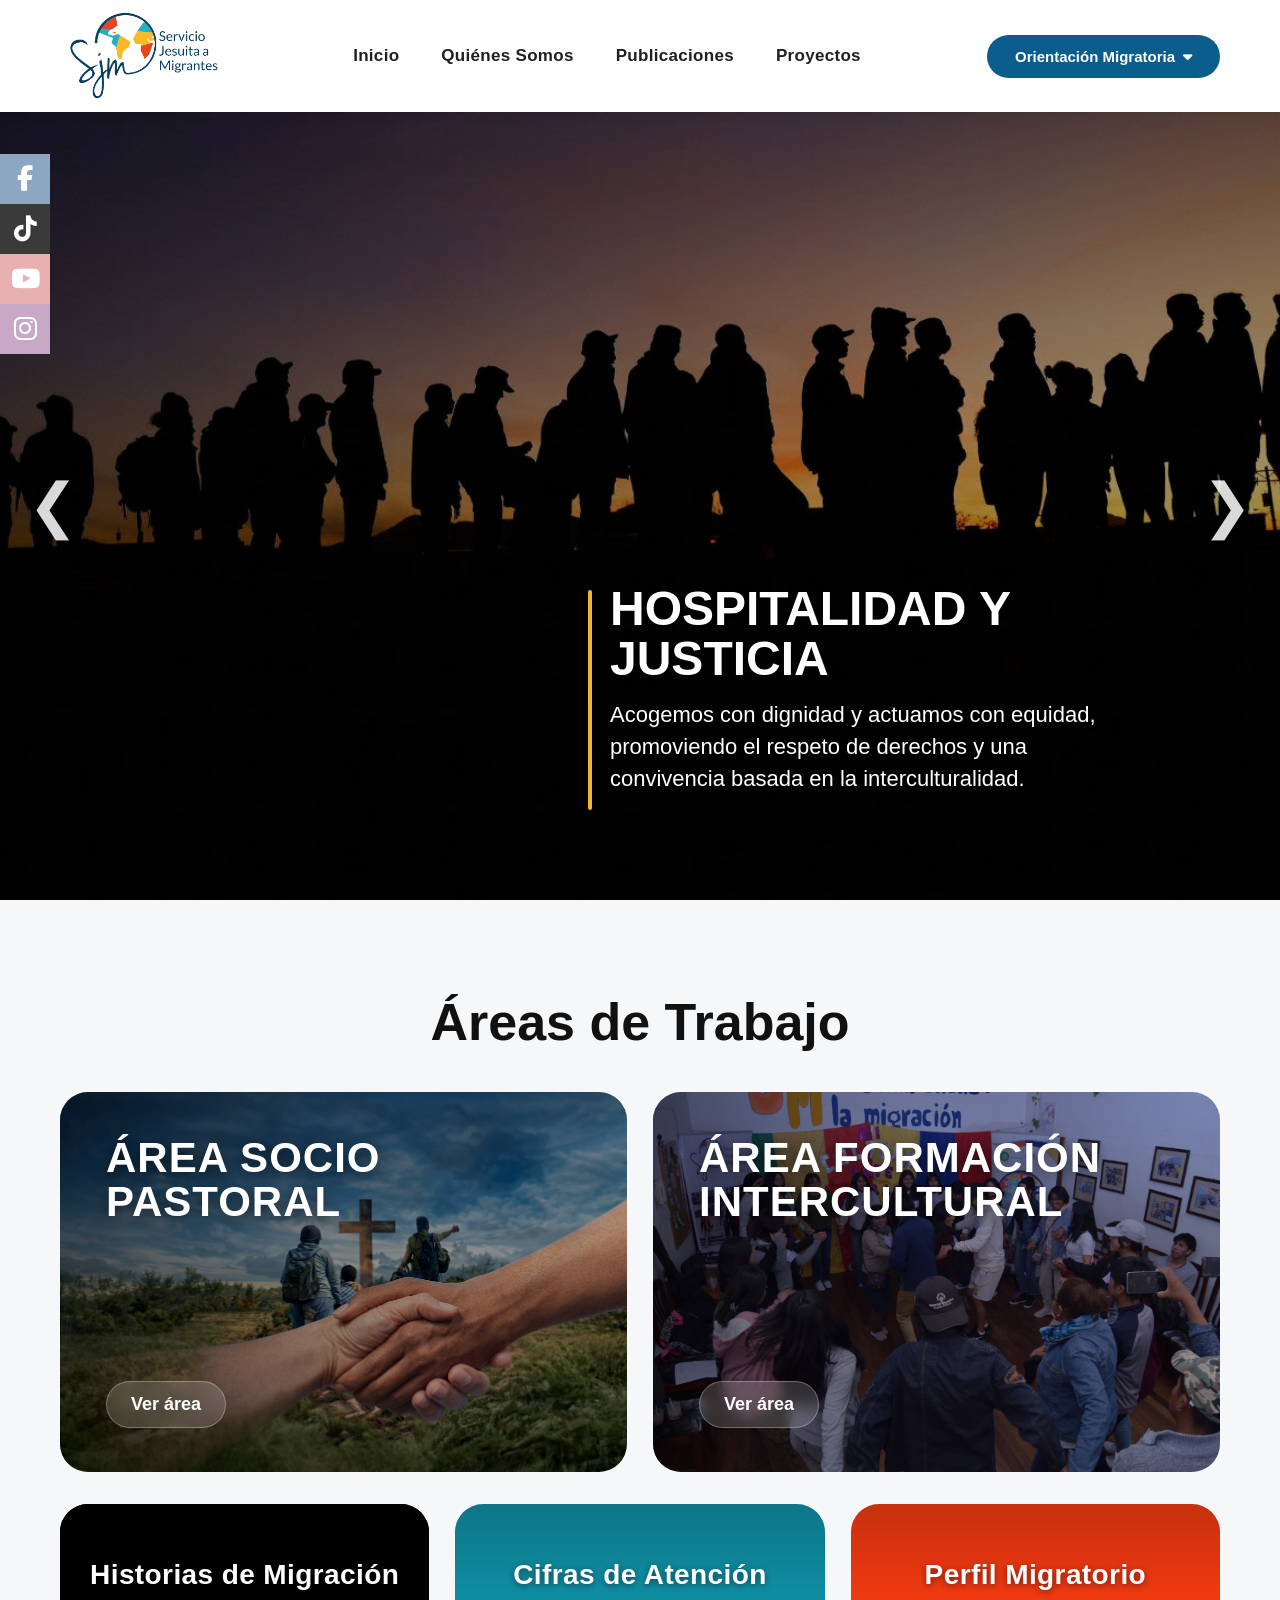
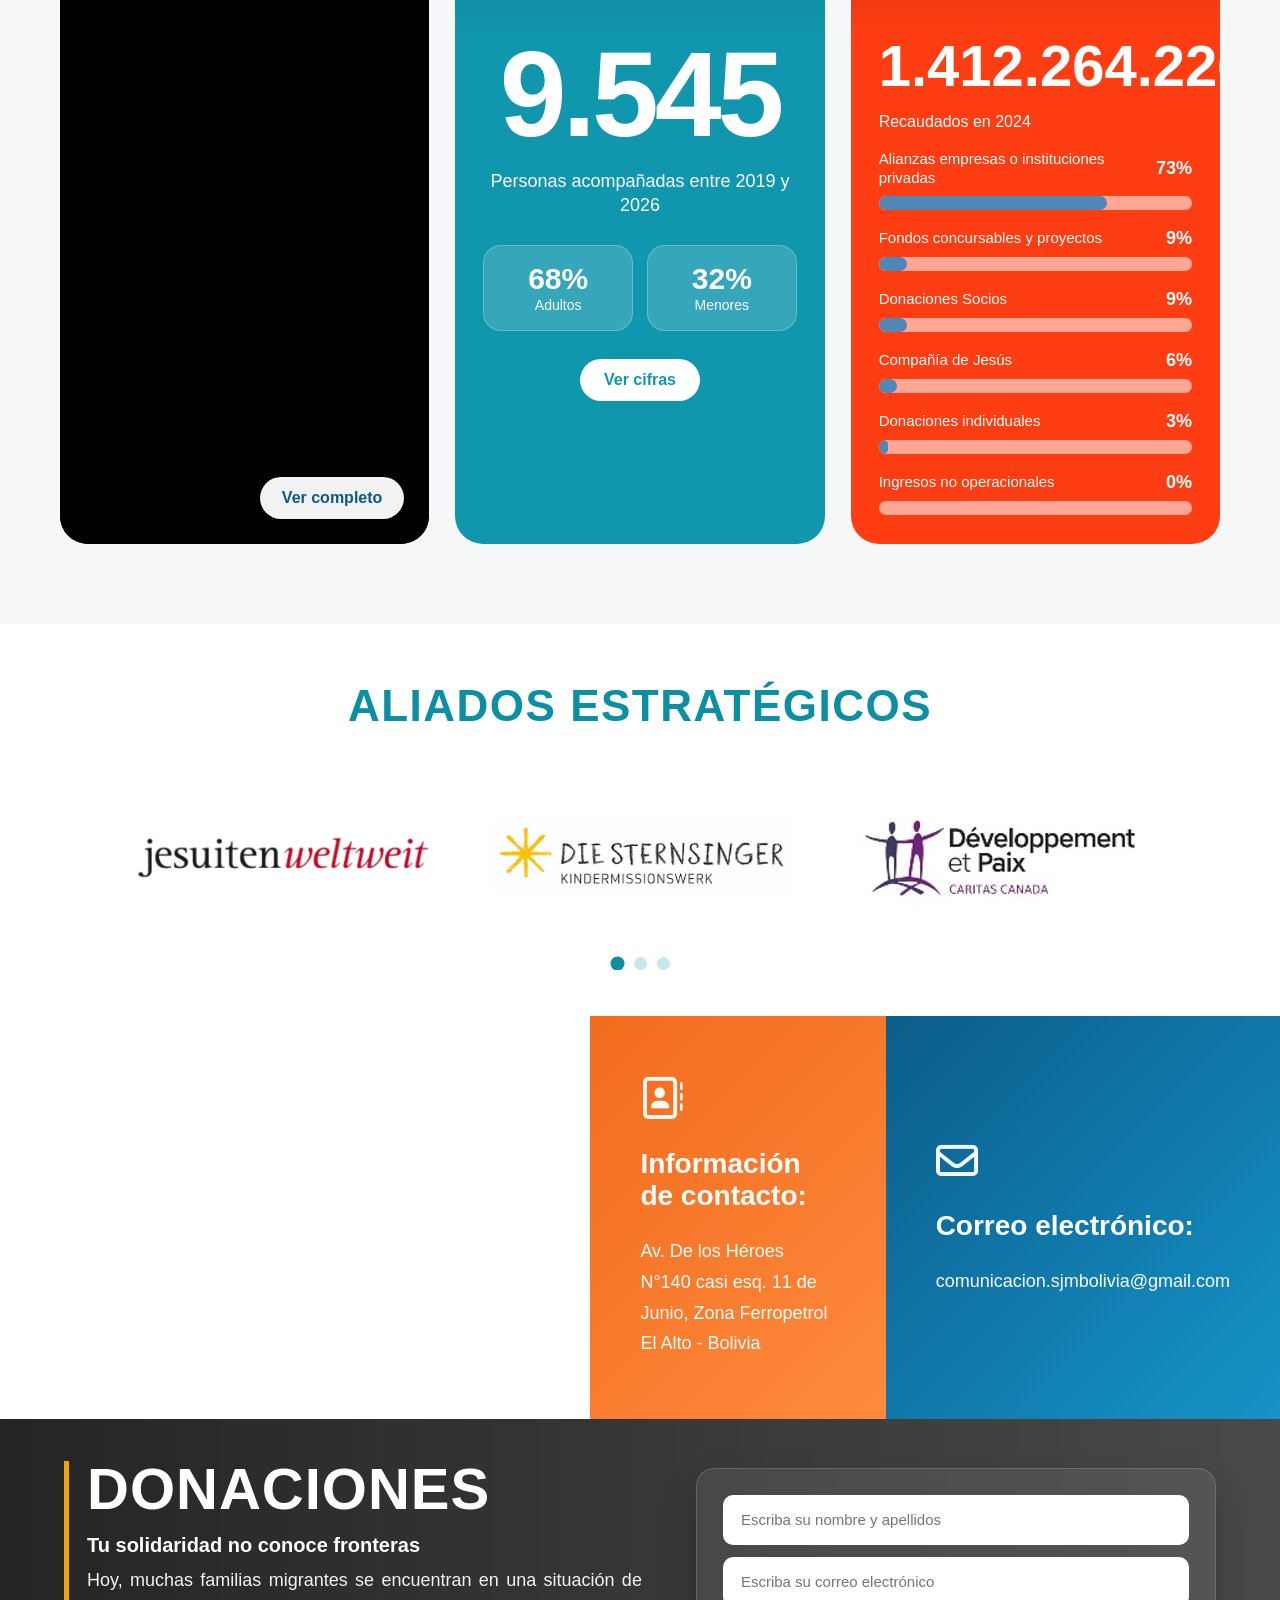
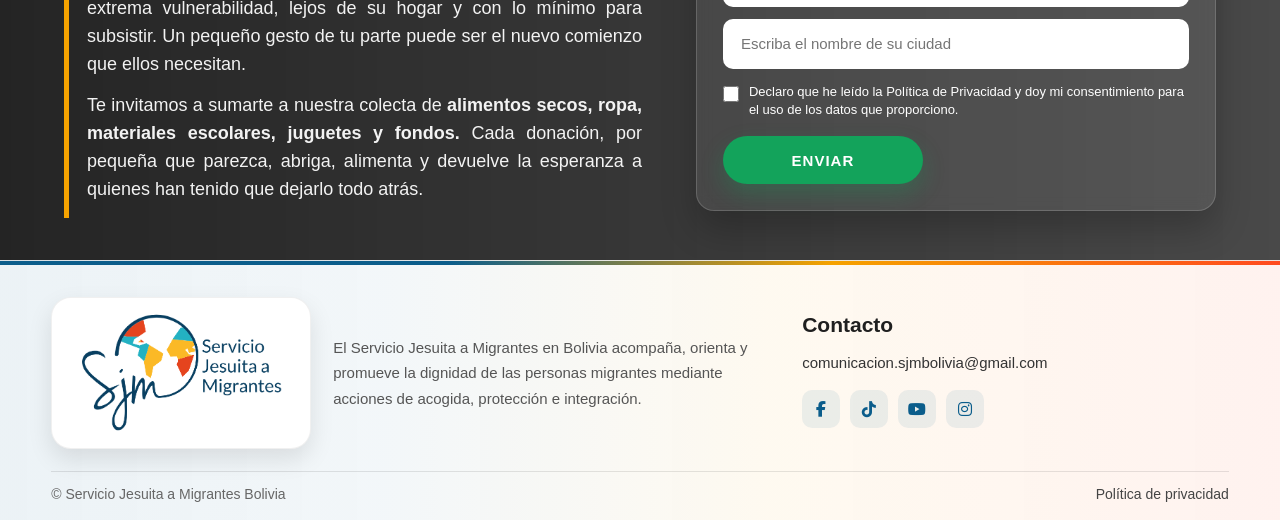
==== index.html @ e7a14dba "Primer commit" ====
<!DOCTYPE html>
<html lang="es">
<head>
    <meta charset="UTF-8">
    <meta name="viewport" content="width=device-width, initial-scale=1.0">
    <title>SJM Bolivia</title>
    <link rel="stylesheet" href="styles.css">
    <link rel="stylesheet" href="https://cdnjs.cloudflare.com/ajax/libs/font-awesome/6.5.2/css/all.min.css">
</head>
<body>

    <!-- NAVBAR -->
    <header class="navbar">
        <div class="logo">
            <a href="index.html">
                <img src="sjm.png" alt="SJM Bolivia">
            </a>
        </div>

        <nav class="nav-menu">
            <a href="index.html" class="nav-main-link">Inicio</a>

            <div class="nav-dropdown has-dropdown">
                <a href="quienes-somos.html" class="nav-main-link">Quiénes Somos</a>
                <div class="nav-dropdown-menu">
                    <a href="quienes-somos.html#donde">Dónde estamos</a>
                    <a href="quienes-somos.html#mision">Misión</a>
                    <a href="quienes-somos.html#vision">Visión</a>
                    <a href="quienes-somos.html#objetivos">Objetivos Estratégicos</a>
                    <a href="quienes-somos.html#valores">Valores</a>
                    <a href="quienes-somos.html#principios">Principios</a>
                </div>
            </div>

            <div class="nav-dropdown has-dropdown">
                <a href="publicaciones.html" class="nav-main-link">Publicaciones</a>
                <div class="nav-dropdown-menu">
                    <a href="publicaciones.html#sin-fronteras">Sin Fronteras</a>
                    <a href="publicaciones.html#el-canto-del-tordo">El Canto del Tordo</a>
                    <a href="publicaciones.html#notas-informativas">Notas informativas</a>
                    <a href="publicaciones.html#encuentros-jrf">Encuentros JRF</a>
                    <a href="publicaciones.html#historias-de-vida">Historias de vida</a>
                    <a href="publicaciones.html#guia">Guía: Construyendo espacios interculturales</a>
                </div>
            </div>

            <div class="nav-dropdown has-dropdown">
                <a href="proyectos.html" class="nav-main-link">Proyectos</a>
                <div class="nav-dropdown-menu">
                    <a href="proyectos.html#proyecto-migrantes">Proyecto Migrantes</a>
                    <a href="proyectos.html#proyecto-emprendimientos">Proyecto Emprendimientos</a>
                    <a href="proyectos.html#proyecto-jovenes">Proyecto Jóvenes e Interculturalidad</a>
                </div>
            </div>
        </nav>

        <div class="nav-pills">
            <div class="pill-dropdown has-dropdown">
                <button class="pill-btn pill-blue dropdown-toggle" type="button">
                    Orientación Migratoria <i class="fa-solid fa-caret-down"></i>
                </button>

                <div class="pill-dropdown-menu">
                    <a href="preguntas-frecuentes.html">Preguntas frecuentes</a>
                    <a href="guias.html">Guías</a>
                </div>
            </div>
        </div>

        <div class="nav-actions">
            <button class="menu-toggle" aria-label="Abrir menú">
                <span></span>
                <span></span>
                <span></span>
            </button>
        </div>
    </header>

    <!-- MENÚ MÓVIL -->
    <div class="mobile-menu-overlay"></div>

    <aside class="mobile-menu">
        <button class="mobile-menu-close" aria-label="Cerrar menú">&times;</button>

        <nav class="mobile-nav-links">
            <a href="index.html">Inicio</a>

            <div class="mobile-nav-group">
                <a href="quienes-somos.html">Quiénes Somos</a>
                <div class="mobile-submenu">
                    <a href="quienes-somos.html#donde">Dónde estamos</a>
                    <a href="quienes-somos.html#mision">Misión</a>
                    <a href="quienes-somos.html#vision">Visión</a>
                    <a href="quienes-somos.html#objetivos">Objetivos Estratégicos</a>
                    <a href="quienes-somos.html#valores">Valores</a>
                    <a href="quienes-somos.html#principios">Principios</a>
                </div>
            </div>

            <div class="mobile-nav-group">
                <a href="publicaciones.html">Publicaciones</a>
                <div class="mobile-submenu">
                    <a href="publicaciones.html#sin-fronteras">Sin Fronteras</a>
                    <a href="publicaciones.html#el-canto-del-tordo">El Canto del Tordo</a>
                    <a href="publicaciones.html#notas-informativas">Notas informativas</a>
                    <a href="publicaciones.html#encuentros-jrf">Encuentros JRF</a>
                    <a href="publicaciones.html#historias-de-vida">Historias de vida</a>
                    <a href="publicaciones.html#guia">Guía: Construyendo espacios interculturales</a>
                </div>
            </div>

            <div class="mobile-nav-group">
                <a href="proyectos.html">Proyectos</a>
                <div class="mobile-submenu">
                    <a href="proyectos.html#proyecto-migrantes">Proyecto Migrantes</a>
                    <a href="proyectos.html#proyecto-emprendimientos">Proyecto Emprendimientos</a>
                    <a href="proyectos.html#proyecto-jovenes">Proyecto Jóvenes e Interculturalidad</a>
                </div>
            </div>

            <a href="preguntas-frecuentes.html">Preguntas frecuentes</a>
            <a href="guias.html">Guías</a>
            <a href="transparencia.html">Transparencia</a>
        </nav>
    </aside>

    <!-- REDES SOCIALES -->
    <div class="social-bar">
        <a href="https://www.facebook.com/sjmbolivia/?locale=es_LA" class="social-btn facebook">
            <i class="fa-brands fa-facebook-f"></i>
        </a>
        <a href="#" class="social-btn tiktok">
            <i class="fa-brands fa-tiktok"></i>
        </a>
        <a href="#" class="social-btn youtube">
            <i class="fa-brands fa-youtube"></i>
        </a>
        <a href="https://www.instagram.com/sjm_bolivia?fbclid=IwY2xjawQbAcNleHRuA2FlbQIxMABicmlkETIzV3NBRFhaU3JRR2lTV0FEc3J0YwZhcHBfaWQQMjIyMDM5MTc4ODIwMDg5MgABHknOJWhN5SjtECE_AGMZW6dhKENJQ4DsulagceEqR9VEMB4Tl49TRIYFd6pf_aem_hZ1qLGgGM3sFH1pRHCz_xg" class="social-btn instagram">
            <i class="fa-brands fa-instagram"></i>
        </a>
    </div>

    <!-- CAROUSEL -->
    <section class="carousel">
        <button class="carousel-arrow left" aria-label="Anterior">&#10094;</button>
        <button class="carousel-arrow right" aria-label="Siguiente">&#10095;</button>

        <div class="slides">

            <div class="slide active">
                <img src="slide 1.jpeg" alt="Slide 1">
                <div class="overlay"></div>

                <div class="slide-content">
                    <div class="title-line"></div>
                    <div class="slide-text">
                        <h1>Hospitalidad y Justicia</h1>
                        <p>Acogemos con dignidad y actuamos con equidad, promoviendo el respeto de derechos y una convivencia basada en la interculturalidad.</p>
                    </div>
                </div>
            </div>

            <div class="slide">
                <img src="carrousel.jpeg" alt="Slide 2">
                <div class="overlay"></div>

                <div class="slide-content">
                    <div class="title-line"></div>
                    <div class="slide-text">
                        <h1>Construyendo interculturalidad</h1>
                        <p>Promovemos procesos de integración basados en el reconocimiento, respeto y diálogo entre culturas.</p>
                    </div>
                </div>
            </div>

            <div class="slide">
                <img src="carrousel 2.jpeg" alt="Slide 3">
                <div class="overlay"></div>

                <div class="slide-content">
                    <div class="title-line"></div>
                    <div class="slide-text">
                        <h1>Acompañar, proteger y servir</h1>
                        <p>Acompañamos y protegemos a las personas migrantes mediante acciones orientadas a garantizar su dignidad.</p>
                    </div>
                </div>
            </div>

        </div>

        <div class="carousel-dots"></div>
    </section>

    <!-- SECCIÓN INFORMACIÓN -->
    <section class="info-section">

        <div class="areas-header">
            <h2>Áreas de Trabajo</h2>
        </div>

        <div class="info-top-grid">

            <a href="#" class="info-top-card area-trigger" data-area="sociopastoral">
                <img src="sociopastoral.png" alt="Área Socio Pastoral">
                <div class="info-top-overlay"></div>

                <div class="info-top-content">
                    <div>
                        <h3>ÁREA SOCIO PASTORAL</h3>
                        <p class="info-top-description">
                        </p>
                    </div>
                    <span>Ver área</span>
                </div>
            </a>

            <a href="#" class="info-top-card area-trigger" data-area="jovenes">
                <img src="jovenes.jpeg" alt="Área Jóvenes e Interculturalidad">
                <div class="info-top-overlay"></div>

                <div class="info-top-content">
                    <h3>ÁREA FORMACIÓN INTERCULTURAL</h3>
                    <p class="info-top-description">
                    </p>
                    <span>Ver área</span>
                </div>
            </a>

        </div>

        <div class="info-grid">

            <div class="info-card card-yellow video-card">
    <div class="youtube-crop-box">
        <iframe
            class="youtube-crop-video"
            src="https://www.youtube.com/embed/cxE3tPxqYaQ?autoplay=1&mute=1&playsinline=1&controls=0&rel=0&modestbranding=1&loop=1&playlist=cxE3tPxqYaQ"
            title="Interculturalidad y migración"
            frameborder="0"
            allow="autoplay; encrypted-media; picture-in-picture; web-share"
            allowfullscreen>
        </iframe>
    </div>
    <div class="video-overlay">

    <h3 class="card-top-title video-title">
    Historias de Migración
</h3>

    <a
        href="https://youtu.be/cxE3tPxqYaQ"
        target="_blank"
        class="video-btn">

        Ver completo

    </a>

</div>
</div>

            <a href="#" class="info-card card-blue stats-trigger" data-stats="cifras">
<h3 class="card-top-title">Cifras de Atención</h3>
                <div class="stats-cover">
                    <span class="stats-number">9.545</span>
                    <p>Personas acompañadas entre 2019 y 2026</p>

                    <div class="stats-mini-grid">
                        <div>
                            <strong>68%</strong>
                            <span>Adultos</span>
                        </div>

                        <div>
                            <strong>32%</strong>
                            <span>Menores</span>
                        </div>
                    </div>

                    <span class="stats-cover-btn">Ver cifras</span>
                </div>
            </a>

            <div class="info-card card-red">
<h3 class="card-top-title">Perfil Migratorio</h3>
                <h2>1.412.264.226</h2>
                <p>Recaudados en 2024</p>

                <div class="barra">
                    <div class="barra-top">
                        <span>Alianzas empresas o instituciones privadas</span>
                        <strong>73%</strong>
                    </div>
                    <div class="progress"><div style="width:73%"></div></div>
                </div>

                <div class="barra">
                    <div class="barra-top">
                        <span>Fondos concursables y proyectos</span>
                        <strong>9%</strong>
                    </div>
                    <div class="progress"><div style="width:9%"></div></div>
                </div>

                <div class="barra">
                    <div class="barra-top">
                        <span>Donaciones Socios</span>
                        <strong>9%</strong>
                    </div>
                    <div class="progress"><div style="width:9%"></div></div>
                </div>

                <div class="barra">
                    <div class="barra-top">
                        <span>Compañía de Jesús</span>
                        <strong>6%</strong>
                    </div>
                    <div class="progress"><div style="width:6%"></div></div>
                </div>

                <div class="barra">
                    <div class="barra-top">
                        <span>Donaciones individuales</span>
                        <strong>3%</strong>
                    </div>
                    <div class="progress"><div style="width:3%"></div></div>
                </div>

                <div class="barra">
                    <div class="barra-top">
                        <span>Ingresos no operacionales</span>
                        <strong>0%</strong>
                    </div>
                    <div class="progress"><div style="width:0%"></div></div>
                </div>
            </div>

        </div>
    </section>

<!-- NUESTRAS ALIANZAS -->
<section class="alliances-section">

    <h2 id="alliancesTitle">Aliados Estratégicos</h2>

    <div class="alliances-carousel">
        <div class="alliances-track">

            <!-- ALIADOS ESTRATÉGICOS -->
            <div class="alliances-slide active" data-title="Aliados Estratégicos">

                <a href="https://jesuitenweltweit.de/" target="_blank">
                    <img src="alianza1.png" alt="Aliado Estratégico 1">
                </a>

                <a href="https://www.kindermissionswerk.org/es/" target="_blank">
                    <img src="alianza2.png" alt="Aliado Estratégico 2">
                </a>

                <a href="https://devp.org/fr/" target="_blank">
                    <img src="alianza3.png" alt="Aliado Estratégico 3">
                </a>

            </div>

            <!-- TRABAJO EN RED -->
            <div class="alliances-slide" data-title="Trabajo en Red">

                <a href="https://www.redjesuitaconmigranteslac.org/" target="_blank">
                    <img src="alianza4.png" alt="Trabajo en Red 1">
                </a>

                <a href="https://jrs.net/es/home/" target="_blank">
                    <img src="alianza5.png" alt="Trabajo en Red 2">
                </a>

            </div>

            <!-- SOMOS PARTE DE -->
            <div class="alliances-slide" data-title="Somos parte de">

                <a href="https://www.jesuitas.org.bo/" target="_blank">
                    <img src="alianza6.png" alt="Somos parte de">
                </a>

            </div>

        </div>

        <div class="alliances-dots">
            <button class="alliance-dot active"
                    type="button"
                    aria-label="Aliados Estratégicos">
            </button>

            <button class="alliance-dot"
                    type="button"
                    aria-label="Trabajo en Red">
            </button>

            <button class="alliance-dot"
                    type="button"
                    aria-label="Somos parte de">
            </button>
        </div>

    </div>

</section>

    <!-- UBICACIÓN / CONTACTO -->
    <section class="contact-showcase" id="donaciones">

        <div class="contact-top">

            <div class="contact-map">
                <iframe
                    src="https://maps.google.com/maps?q=SJM%20Servicio%20Jesuita%20a%20Migrantes%20Bolivia&t=&z=16&ie=UTF8&iwloc=&output=embed"
                    frameborder="0"
                    allowfullscreen>
                </iframe>
            </div>

            <div class="contact-card contact-orange">
                <div class="contact-icon">
                    <i class="fa-regular fa-address-book"></i>
                </div>
                <h3>Información de contacto:</h3>
                <p>
                    Av. De los Héroes N°140 casi esq. 11 de Junio, Zona Ferropetrol<br>
                    El Alto - Bolivia
                </p>
            </div>

            <div class="contact-card contact-green">
                <div class="contact-icon">
                    <i class="fa-regular fa-envelope"></i>
                </div>
                <h3>Correo electrónico:</h3>
                <p>comunicacion.sjmbolivia@gmail.com</p>
            </div>

        </div>

        <div class="contact-bottom">
            <div class="contact-bottom-overlay"></div>

            <div class="contact-bottom-content">

                <div class="contact-info-text">
                    <h2>DONACIONES</h2>
                    <h3>Tu solidaridad no conoce fronteras</h3>

                    <p>
                        Hoy, muchas familias migrantes se encuentran en una situación de extrema
                        vulnerabilidad, lejos de su hogar y con lo mínimo para subsistir.
                        Un pequeño gesto de tu parte puede ser el nuevo comienzo que ellos necesitan.
                    </p>

                    <p>
                        Te invitamos a sumarte a nuestra colecta de <strong>alimentos secos, ropa,
                        materiales escolares, juguetes y fondos.</strong> Cada donación, por pequeña
                        que parezca, abriga, alimenta y devuelve la esperanza a quienes han tenido
                        que dejarlo todo atrás.
                    </p>
                </div>

                <form class="contact-form" action="https://formspree.io/f/xlgkyvvb" method="POST">

    <input type="text" name="nombre" placeholder="Escriba su nombre y apellidos" required>

    <input type="email" name="correo" placeholder="Escriba su correo electrónico" required>

    <input type="text" name="ciudad" placeholder="Escriba el nombre de su ciudad" required>

    <label class="contact-check">
        <input type="checkbox" name="acepta_politica" required>
        <span>
            Declaro que he leído la Política de Privacidad y doy mi consentimiento
            para el uso de los datos que proporciono.
        </span>
    </label>

    <input type="hidden" name="_subject" value="Nueva persona interesada en realizar una donación - SJM Bolivia">

    <button type="submit">ENVIAR</button>

</form>

            </div>
        </div>
    </section>

    <!-- FOOTER -->
    <footer class="site-footer compact-footer">
        <div class="footer-stripe">
            <span class="stripe-blue"></span>
            <span class="stripe-orange"></span>
            <span class="stripe-red"></span>
        </div>

        <div class="footer-main footer-main-compact">
            <div class="footer-brand compact-brand">
                <div class="footer-logo-box">
                    <img src="sjm.png" alt="SJM Bolivia">
                </div>
                <div class="footer-brand-text">
                    <p>
                        El Servicio Jesuita a Migrantes en Bolivia acompaña, orienta y promueve
                        la dignidad de las personas migrantes mediante acciones de acogida,
                        protección e integración.
                    </p>
                </div>
            </div>

            <div class="footer-contact compact-contact">
                <h3>Contacto</h3>
                <a href="mailto:comunicacion.sjmbolivia@gmail.com">comunicacion.sjmbolivia@gmail.com</a>

                <div class="footer-social">
                    <a href="https://www.facebook.com/sjmbolivia/?locale=es_LA" aria-label="Facebook"><i class="fa-brands fa-facebook-f"></i></a>
                    <a href="#" aria-label="TikTok"><i class="fa-brands fa-tiktok"></i></a>
                    <a href="#" aria-label="YouTube"><i class="fa-brands fa-youtube"></i></a>
                    <a href="https://www.instagram.com/sjm_bolivia?fbclid=IwY2xjawQbAcNleHRuA2FlbQIxMABicmlkETIzV3NBRFhaU3JRR2lTV0FEc3J0YwZhcHBfaWQQMjIyMDM5MTc4ODIwMDg5MgABHknOJWhN5SjtECE_AGMZW6dhKENJQ4DsulagceEqR9VEMB4Tl49TRIYFd6pf_aem_hZ1qLGgGM3sFH1pRHCz_xg" aria-label="Instagram"><i class="fa-brands fa-instagram"></i></a>
                </div>
            </div>
        </div>

        <div class="footer-bottom compact-bottom">
            <p>© Servicio Jesuita a Migrantes Bolivia</p>
            <div class="footer-bottom-links">
                <a href="#">Política de privacidad</a>
            </div>
        </div>
    </footer>

    <!-- MODAL AREAS -->
    <div class="project-modal" id="areaModal" aria-hidden="true">
        <div class="project-modal-backdrop"></div>

        <div class="project-modal-box">
            <button class="project-modal-close" id="areaModalClose" type="button">
                &times;
            </button>

            <p class="project-modal-support" id="areaModalSupport"></p>
            <h2 id="areaModalTitle"></h2>
            <div class="project-modal-body" id="areaModalBody"></div>
        </div>
    </div>

    <script src="script.js"></script>
</body>
</html>
---- styles.css ----
*{
    margin:0;
    padding:0;
    box-sizing:border-box;
    font-family:Arial, Helvetica, sans-serif;
}

:root{
    --nav-height:112px;
    --dropdown-bg:#ffffff;
    --dropdown-border:rgba(0,0,0,0.06);
    --dropdown-hover:#f7f7f7;
    --dropdown-text:#222222;
    --dropdown-accent:#e67e22;
}

html, body{
    width:100%;
    overflow-x:hidden;
    background:#fff;
}

body{
    margin:0;
    padding:0;
    padding-top:var(--nav-height);
}

section{
    margin-bottom:0;
}

/* NAVBAR */

.navbar{
    display:grid;
    grid-template-columns: 280px 1fr 280px;
    align-items:center;
    height:var(--nav-height);
    padding:0 60px;
    background:#ffffff;
    box-shadow:0 2px 10px rgba(0,0,0,0.08);
    position:fixed;
    top:0;
    left:0;
    width:100%;
    z-index:1000;
    gap:14px;
}

.logo{
    display:flex;
    align-items:center;
    flex-shrink:0;
}

.logo img{
    height:90px;
    width:auto;
    display:block;
}

/* MENU NAVBAR */

.nav-menu{
    display:flex;
    align-items:center;
    justify-content:center;
    gap:42px;

    position:relative;

    width:max-content;
    margin:0 auto;

    transform:translateX(-33px);
}

.nav-main-link{
    text-decoration:none;
    color:#202020;
    font-size:17px;
    font-weight:600;
    letter-spacing:0.3px;
    transition:color 0.25s ease;
    white-space:nowrap;
    display:inline-flex;
    align-items:center;
    height:var(--nav-height);
    position:relative;
}

.nav-main-link:hover{
    color:#e67e22;
}

.nav-main-link.active{
    color:#e67e22;
}

.nav-dropdown{
    position:relative;
    display:flex;
    align-items:center;
    height:var(--nav-height);
}

.nav-dropdown::after{
    content:"";
    position:absolute;
    left:0;
    right:0;
    top:100%;
    height:18px;
}

.nav-dropdown-menu{
    position:absolute;
    top:calc(100% - 14px);
    left:50%;
    transform:translateX(-50%) translateY(14px);
    min-width:220px;
    background:#ffffff;
    border-radius:14px;
    padding:6px;
    box-shadow:0 14px 30px rgba(0,0,0,0.12);
    opacity:0;
    visibility:hidden;
    pointer-events:none;
    transition:
        opacity 0.24s ease,
        transform 0.24s ease,
        visibility 0.24s ease;
    z-index:1300;
    overflow:hidden;
    border:1px solid rgba(0,0,0,0.05);
}

.nav-dropdown:hover .nav-dropdown-menu,
.nav-dropdown:focus-within .nav-dropdown-menu{
    opacity:1;
    visibility:visible;
    pointer-events:auto;
    transform:translateX(-50%) translateY(0);
}

.nav-dropdown-menu a{
    display:block;
    text-decoration:none;
    color:#222;
    font-size:14px;
    font-weight:500;
    line-height:1.35;
    padding:10px 16px;
    white-space:normal;
    border-radius:10px;
    margin:2px 0;
    transition:
        background 0.2s ease,
        color 0.2s ease,
        padding-left 0.2s ease;
    background:#ffffff;
}

.nav-dropdown-menu a:hover{
    color:#ffffff;
    background:#f4511e;
    padding-left:20px;
}

/* ACCIONES DERECHA */

.nav-actions{
    display:flex;
    align-items:center;
    gap:8px;
}

/* BOTON LOGIN */

.login-btn{
    background:#e84545;
    color:white;
    border:none;
    padding:12px 28px;
    border-radius:30px;
    cursor:pointer;
    font-weight:700;
    font-size:15px;
    transition:0.3s;
    white-space:nowrap;
    flex-shrink:0;
}

.login-btn:hover{
    background:#c93030;
}

/* BOTON HAMBURGUESA */

.menu-toggle{
    display:none;
    width:44px;
    height:44px;
    border:none;
    background:transparent;
    cursor:pointer;
    padding:0;
    position:relative;
    flex-direction:column;
    justify-content:center;
    align-items:center;
    gap:5px;
    flex-shrink:0;
}

.menu-toggle span{
    display:block;
    width:24px;
    height:2px;
    background:#333;
    margin:0;
    transition:0.3s ease;
    border-radius:2px;
}

/* MENU MOVIL */

.mobile-menu-overlay{
    position:fixed;
    inset:0;
    background:rgba(0,0,0,0.35);
    opacity:0;
    visibility:hidden;
    transition:0.3s ease;
    z-index:1098;
}

.mobile-menu{
    position:fixed;
    top:0;
    right:-320px;
    width:300px;
    max-width:85%;
    height:100vh;
    background:#4a4a4a;
    color:#fff;
    z-index:1099;
    transition:right 0.35s ease;
    padding:26px 24px 40px;
    overflow-y:auto;
}

.mobile-menu.active{
    right:0;
}

.mobile-menu-overlay.active{
    opacity:1;
    visibility:visible;
}

.mobile-menu-close{
    background:none;
    border:none;
    color:#fff;
    font-size:38px;
    line-height:1;
    cursor:pointer;
    display:block;
    margin-left:auto;
    margin-bottom:25px;
}

.mobile-nav-links{
    display:flex;
    flex-direction:column;
    gap:18px;
}

.mobile-nav-links > a,
.mobile-nav-group > a{
    text-decoration:none;
    color:#fff;
    font-size:20px;
    font-weight:600;
    line-height:1.3;
    transition:0.25s ease;
    display:block;
}

.mobile-nav-links > a:hover,
.mobile-nav-group > a:hover{
    color:#f1b631;
}

.mobile-nav-group{
    display:flex;
    flex-direction:column;
    gap:8px;
}

.mobile-submenu{
    display:flex;
    flex-direction:column;
    gap:8px;
    padding-left:14px;
    border-left:2px solid rgba(241,182,49,0.5);
}

.mobile-submenu a{
    text-decoration:none;
    color:rgba(255,255,255,0.82);
    font-size:15px;
    line-height:1.35;
    transition:0.25s ease;
}

.mobile-submenu a:hover{
    color:#f1b631;
}

/* CAROUSEL */

.carousel{
    margin-top:0;
    height:calc(100dvh - var(--nav-height));
    min-height:520px;
    overflow:hidden;
    position:relative;
    width:100%;
}

.slides{
    display:flex;
    transition:transform 0.8s ease;
    height:100%;
    width:100%;
}

.slide{
    width:100%;
    min-width:100%;
    flex:0 0 100%;
    height:100%;
    position:relative;
    overflow:hidden;
}

.slide img{
    width:100%;
    height:100%;
    object-fit:cover;
    object-position:center;
    display:block;
}

.overlay{
    position:absolute;
    inset:0;
    background:rgba(0,0,0,0.38);
    z-index:1;
}

/* TEXTO DEL CARRUSEL */

.slide-content{
    position:absolute;
    right:90px;
    bottom:90px;
    display:flex;
    align-items:flex-start;
    gap:18px;
    max-width:650px;
    z-index:2;
}

.title-line{
    width:4px;
    min-height:220px;
    background:#f1b631;
    border-radius:3px;
    margin-top:6px;
    flex-shrink:0;
    opacity:0;
    transform:translateX(-60px);
}

.slide-text{
    display:flex;
    flex-direction:column;
    gap:14px;
    text-align:left;
}

.slide-text h1,
.slide-text p{
    opacity:0;
    transform:translateX(-90px);
}

.slide.active .title-line{
    animation:slideInText 0.65s ease forwards;
    animation-delay:0.10s;
}

.slide.active .slide-text h1{
    animation:slideInText 0.75s ease forwards;
    animation-delay:0.20s;
}

.slide.active .slide-text p{
    animation:slideInText 0.80s ease forwards;
    animation-delay:0.35s;
}

@keyframes slideInText{
    0%{
        opacity:0;
        transform:translateX(-90px);
    }
    100%{
        opacity:1;
        transform:translateX(0);
    }
}

.slide-text h1{
    color:#fff;
    font-size:48px;
    line-height:1.05;
    font-weight:700;
    text-transform:uppercase;
    margin:0;
    max-width:580px;
}

.slide-text p{
    color:#ffffff;
    font-size:22px;
    line-height:1.45;
    font-weight:500;
    text-shadow:0 2px 6px rgba(0,0,0,0.25);
    margin:0;
    max-width:520px;
}

/* REDES SOCIALES */

.social-bar{
    position:fixed;
    top:154px;
    left:0;
    display:flex;
    flex-direction:column;
    z-index:999;
}

.social-btn{
    width:50px;
    height:50px;
    display:flex;
    align-items:center;
    justify-content:center;
    text-decoration:none;
    transition:all 0.3s ease;
}

.social-btn i{
    color:#ffffff;
    font-size:26px;
}

.social-btn.facebook{ background:#8da6c2; }
.social-btn.tiktok{ background:#3a3a3a; }
.social-btn.youtube{ background:#e7b1b1; }
.social-btn.instagram{ background:#c9a7c7; }

.social-btn.facebook:hover{ background:#1877f2; }
.social-btn.tiktok:hover{ background:#000000; }
.social-btn.youtube:hover{ background:#ff0000; }
.social-btn.instagram:hover{ background:linear-gradient(45deg,#f9ce34,#ee2a7b,#6228d7); }

.social-btn:hover{
    transform:translateX(3px);
}

/* UBICACION */

.location-section{
    width:100%;
    padding:80px 10%;
    background:#f7f7f7;
}

.location-title{
    text-align:center;
    font-size:40px;
    font-weight:700;
    margin-bottom:50px;
    color:#1c5c74;
}

.location-container{
    display:flex;
    gap:50px;
    align-items:flex-start;
}

.map-box{
    flex:1;
    height:420px;
    border-radius:12px;
    overflow:hidden;
    box-shadow:0 10px 25px rgba(0,0,0,0.1);
}

.map-box iframe{
    width:100%;
    height:100%;
    border:0;
    display:block;
}

.location-text{
    flex:1;
}

.location-text h3{
    font-size:26px;
    margin-bottom:20px;
    color:#333;
}

.location-text p{
    font-size:18px;
    line-height:1.6;
    margin-bottom:15px;
    color:#555;
}

/* FLECHAS */

.carousel-arrow{
    position:absolute;
    top:50%;
    transform:translateY(-50%);
    background:none;
    border:none;
    color:rgba(255,255,255,0.85);
    font-size:60px;
    font-weight:300;
    cursor:pointer;
    padding:0;
    transition:0.25s ease;
    z-index:4;
    line-height:1;
    -webkit-tap-highlight-color:transparent;
}

.carousel-arrow:hover{
    transform:translateY(-50%) scale(1.15);
    color:#ffffff;
}

.carousel-arrow.left{
    left:28px;
}

.carousel-arrow.right{
    right:28px;
}

/* PUNTOS */

.carousel-dots{
    position:absolute;
    bottom:25px;
    left:50%;
    transform:translateX(-50%);
    width:auto;
    display:flex;
    justify-content:center;
    gap:10px;
    z-index:3;
}

.carousel-dots span{
    width:28px;
    height:4px;
    border-radius:4px;
    background:rgba(255,255,255,0.35);
    cursor:pointer;
    transition:all 0.3s ease;
}

.carousel-dots span.active{
    background:#ffffff;
    width:40px;
}

/* SECCION INFORMACION */

.info-section{
    width:100%;
    padding:95px 60px 80px;
    background:#f6f7f9;
}

.areas-header{
    width:min(1200px, 100%);
    margin:0 auto 42px;
    text-align:center;
}

.areas-header h2{
    font-size:52px;
    font-weight:800;
    color:#111;
    line-height:1.05;
    margin:0;
}

.info-top-grid{
    display:grid;
    grid-template-columns:1fr 1fr;
    gap:26px;
    margin-bottom:32px;
}

.info-top-card{
    position:relative;
    display:block;
    min-height:320px;
    border-radius:28px;
    overflow:hidden;
    text-decoration:none;
}

.info-top-card img{
    width:100%;
    height:100%;
    object-fit:cover;
    display:block;
}

.info-top-overlay{
    position:absolute;
    inset:0;
    background:rgba(0,0,0,0.28);
}

.info-top-card h3{
    position:absolute;
    top:28px;
    left:28px;
    right:28px;
    color:#fff;
    font-size:28px;
    line-height:1.22;
    font-weight:700;
    text-transform:uppercase;
    z-index:2;
}

.info-grid{
    display:grid;
    grid-template-columns: repeat(3,1fr);
    gap:26px;
}

/* TARJETAS */

.info-card{
    border-radius:28px;
    padding:28px;
    color:#fff;
    min-height:640px;
}

.card-yellow{
    background:#f6a400;
}

.card-blue{
    background:#1097ad;
    text-align:center;
}

.card-red{
    background:#ff3d12;
}

/* TITULOS */

.info-card h3{
    margin-bottom:20px;
    font-size:18px;
    font-weight:700;
    letter-spacing:0.5px;
    text-transform:uppercase;
}

.info-card h2{
    font-size:58px;
    line-height:1;
    margin:70px 0 18px;
    font-weight:700;
}

/* HISTORIAS */

.info-img{
    position:relative;
    margin-bottom:16px;
    overflow:hidden;
}

.info-img img{
    width:100%;
    height:225px;
    object-fit:cover;
    display:block;
}

.info-img span{
    position:absolute;
    left:18px;
    bottom:18px;
    color:#fff;
    font-size:24px;
    font-weight:700;
    text-transform:uppercase;
    z-index:2;
}

.info-img::after{
    content:"";
    position:absolute;
    inset:0;
    background:linear-gradient(to top, rgba(0,0,0,0.45), rgba(0,0,0,0.05));
}

/* GRAFICO */

.grafico{
    width:100%;
    max-width:360px;
    display:block;
    margin:34px auto 0;
}

/* BARRAS */

.barra{
    margin-top:18px;
}

.barra-top{
    display:flex;
    justify-content:space-between;
    align-items:center;
    gap:12px;
    margin-bottom:8px;
}

.barra-top span{
    font-size:15px;
    line-height:1.3;
}

.barra-top strong{
    font-size:18px;
    font-weight:700;
    white-space:nowrap;
}

.progress{
    width:100%;
    height:14px;
    background:rgba(255,255,255,0.55);
    border-radius:999px;
    overflow:hidden;
}

.progress div{
    height:100%;
    background:#4f87b8;
    border-radius:999px;
}


/* =========================================================
   NUESTRAS ALIANZAS
   ========================================================= */

.alliances-section{
    width:100%;
    background:#ffffff;
    padding:58px 60px 46px;
    text-align:center;
    overflow:hidden;
}

.alliances-section h2{
    color:#0b8fa3;
    font-size:44px;
    line-height:1.1;
    font-weight:900;
    letter-spacing:1.5px;
    text-transform:uppercase;
    margin:0 0 54px;
}

.alliances-carousel{
    width:min(1280px, 100%);
    margin:0 auto;
    overflow:hidden;
}

.alliances-track{
    position:relative;
    width:100%;
    min-height:145px;
}

.alliances-slide{
    position:absolute;
    inset:0;
    width:100%;

    display:flex;
    align-items:center;
    justify-content:center;
    gap:60px;

    opacity:0;
    visibility:hidden;
    transform:translateX(24px);

    transition:
        opacity 0.45s ease,
        transform 0.45s ease,
        visibility 0.45s ease;
}

.alliances-slide.active{
    opacity:1;
    visibility:visible;
    transform:translateX(0);
}

.alliances-slide img{
    display:block;
    width:auto;
    max-width:300px;
    max-height:130px;
    object-fit:contain;
    filter:none;
}

.alliances-dots{
    display:flex;
    align-items:center;
    justify-content:center;
    gap:10px;
    margin-top:28px;
}

.alliance-dot{
    width:13px;
    height:13px;
    border:none;
    border-radius:50%;
    background:#c9e8ee;
    cursor:pointer;
    padding:0;
    transition:
        background 0.25s ease,
        transform 0.25s ease;
}

.alliance-dot.active{
    background:#0b8fa3;
    transform:scale(1.08);
}

@media(max-width:1100px){
    .alliances-section{
        padding:50px 30px 42px;
    }

    .alliances-section h2{
        font-size:38px;
        margin-bottom:42px;
    }

    .alliances-slide{
        gap:36px;
    }

    .alliances-slide img{
        max-width:240px;
        max-height:110px;
    }
}

@media(max-width:768px){
    .alliances-section{
        padding:44px 20px 38px;
    }

    .alliances-section h2{
        font-size:30px;
        margin-bottom:34px;
    }

    .alliances-track{
        min-height:260px;
    }

    .alliances-slide{
        grid-template-columns:repeat(2, 1fr);
        gap:34px 28px;
    }

    .alliances-slide img{
        max-width:180px;
        max-height:90px;
    }

    .alliances-dots{
        margin-top:24px;
    }
}

@media(max-width:480px){
    .alliances-section{
        padding:38px 14px 34px;
    }

    .alliances-section h2{
        font-size:25px;
        letter-spacing:1px;
        margin-bottom:28px;
    }

    .alliances-track{
        min-height:230px;
    }

    .alliances-slide{
        gap:28px 18px;
    }

    .alliances-slide img{
        max-width:145px;
        max-height:75px;
    }

    .alliance-dot{
        width:11px;
        height:11px;
    }
}

/* NUEVA SECCION CONTACTO */

.contact-showcase{
    width:100%;
    background:#fff;
    margin-bottom:0 !important;
    padding-bottom:0 !important;
}

.contact-top{
    display:grid;
    grid-template-columns:2fr 1fr 1fr;
    min-height:340px;
}

.contact-map{
    min-height:340px;
}

.contact-map iframe{
    width:100%;
    height:100%;
    border:0;
    display:block;
}

.contact-card{
    padding:60px 50px;
    color:#fff;
    display:flex;
    flex-direction:column;
    justify-content:center;
}

.contact-orange{
    background:linear-gradient(135deg,#f26b1d,#ff8a3d);
}

.contact-green{
    background:linear-gradient(135deg,#0b5d8b,#1593c7);
}

.contact-icon{
    font-size:42px;
    margin-bottom:24px;
    opacity:0.95;
}

.contact-card h3{
    font-size:28px;
    line-height:1.15;
    margin-bottom:24px;
    font-weight:700;
}

.contact-card p{
    font-size:18px;
    line-height:1.7;
    font-weight:500;
}

/* DONACIONES - REDUCIDO Y ESTILIZADO */

.contact-bottom{
    position:relative;
    background:url('img/donar.jpg') center/cover no-repeat;
    min-height:390px;
    margin-bottom:0 !important;
    padding-bottom:0 !important;
}

.contact-bottom-overlay{
    position:absolute;
    inset:0;
    background:
        linear-gradient(90deg, rgba(0,0,0,0.78), rgba(0,0,0,0.56)),
        rgba(0,0,0,0.35);
}

.contact-bottom-content{
    position:relative;
    z-index:2;
    width:min(1180px, 90%);
    margin:0 auto;
    min-height:390px;
    display:grid;
    grid-template-columns:1fr 0.9fr;
    gap:54px;
    align-items:center;
    padding:42px 0;
}

.contact-info-text{
    color:#fff;
    padding-left:18px;
    border-left:5px solid #f6a300;
}

.contact-info-text h2{
    font-size:58px;
    line-height:0.95;
    margin-bottom:18px;
    font-weight:800;
    text-transform:uppercase;
    letter-spacing:1px;
}

.contact-info-text h3{
    font-size:20px;
    margin-bottom:10px;
    font-weight:800;
    color:#ffffff;
}

.contact-info-text p{
    font-size:18px;
    line-height:1.55;
    color:rgba(255,255,255,0.94);
    max-width:620px;
    margin-bottom:14px;
    text-align:justify;
    text-justify:inter-word;
}

.contact-form{
    display:flex;
    flex-direction:column;
    gap:12px;
    background:rgba(255,255,255,0.08);
    backdrop-filter:blur(8px);
    -webkit-backdrop-filter:blur(8px);
    padding:26px;
    border-radius:18px;
    border:1px solid rgba(255,255,255,0.16);
    box-shadow:0 18px 35px rgba(0,0,0,0.22);
}

.contact-form input{
    width:100%;
    height:50px;
    border:none;
    outline:none;
    background:#ffffff;
    color:#333;
    font-size:15px;
    padding:0 18px;
    border-radius:10px;
}

.contact-check{
    display:flex;
    align-items:flex-start;
    gap:10px;
    color:#fff;
    font-size:13px;
    line-height:1.45;
    margin-top:2px;
}

.contact-check input{
    width:16px;
    height:16px;
    margin-top:3px;
    flex-shrink:0;
}

.contact-form button{
    width:max-content;
    min-width:200px;
    height:48px;
    border:none;
    border-radius:30px;
    background:#13a35b;
    color:#fff;
    font-size:15px;
    font-weight:800;
    letter-spacing:1px;
    cursor:pointer;
    transition:0.3s ease;
    margin-top:4px;
    padding:0 28px;
    box-shadow:0 10px 22px rgba(19,163,91,0.28);
}

.contact-form button:hover{
    background:#0d8549;
    transform:translateY(-2px);
}

/* PILLS DERECHA */

.nav-pills{
    display:flex;
    align-items:center;
    gap:14px;
    flex-shrink:0;
    margin-left:auto;
}

.pill-btn{
    border:none;
    text-decoration:none;
    display:inline-flex;
    align-items:center;
    justify-content:center;
    gap:8px;
    padding:13px 28px;
    border-radius:30px;
    font-size:15px;
    font-weight:700;
    cursor:pointer;
    transition:0.25s ease;
    white-space:nowrap;
}

.pill-blue{
    background:#0b5d8b;
    color:#fff;
}

.pill-blue:hover{
    background:#094b6f;
}

.pill-orange{
    background:#f24b2a;
    color:#fff;
}

.pill-orange:hover{
    background:#d93d1e;
}

.pill-dropdown{
    position:relative;
}

.pill-dropdown::after{
    content:"";
    position:absolute;
    left:0;
    right:0;
    top:100%;
    height:16px;
}

.dropdown-toggle{
    appearance:none;
    -webkit-appearance:none;
}

.pill-dropdown-menu{
    position:absolute;
    top:calc(100% + 10px);
    left:0;
    min-width:210px;
    background:#ffffff;
    border-radius:14px;
    overflow:hidden;
    box-shadow:0 14px 28px rgba(0,0,0,0.14);
    opacity:0;
    visibility:hidden;
    transform:translateY(10px);
    transition:0.25s ease;
    z-index:1200;
    border:1px solid rgba(0,0,0,0.06);
    padding:6px;
}

.pill-dropdown.active .pill-dropdown-menu,
.pill-dropdown:hover .pill-dropdown-menu,
.pill-dropdown:focus-within .pill-dropdown-menu{
    opacity:1;
    visibility:visible;
    transform:translateY(0);
}

.pill-dropdown-menu a{
    display:block;
    color:#1f1f1f;
    text-decoration:none;
    padding:10px 16px;
    font-size:14px;
    font-weight:600;
    border-bottom:none;
    border-radius:10px;
    margin:2px 0;
    transition:0.25s ease;
    background:#fff;
}

.pill-dropdown-menu a:last-child{
    border-bottom:none;
}

.pill-dropdown-menu a:hover{
    background:#0b5d8b;
    color:#ffffff;
    padding-left:20px;
}

/* FOOTER */

.site-footer{
    width:100%;
    margin-top:0;
    background:
        linear-gradient(
            90deg,
            rgba(11,93,139,0.08) 0%,
            rgba(11,93,139,0.05) 30%,
            rgba(246,163,0,0.06) 60%,
            rgba(255,74,31,0.07) 100%
        ),
        #ffffff;
    color:#1f1f1f;
    position:relative;
    overflow:hidden;
    border-top:1px solid rgba(0,0,0,0.08);
}

.footer-stripe{
    height:4px;
    background:linear-gradient(
        90deg,
        #0b5d8b 0%,
        #0b5d8b 35%,
        #f6a300 65%,
        #ff4a1f 100%
    );
}

.stripe-blue{ background:#0b5d8b; }
.stripe-orange{ background:#f6a300; }
.stripe-red{ background:#ff4a1f; }

.footer-main{
    width:min(1200px, 92%);
    margin:0 auto;
    padding:32px 0 22px;
    display:grid;
    grid-template-columns:1.25fr 0.75fr;
    gap:40px;
    align-items:center;
}

.footer-main-compact{
    grid-template-columns:1.25fr 0.75fr;
}

.footer-brand{
    position:relative;
}

.compact-brand{
    display:flex;
    align-items:center;
    gap:22px;
}

.footer-logo-box{
    width:260px;
    background:#ffffff;
    border-radius:20px;
    padding:14px 16px;
    box-shadow:0 10px 24px rgba(0,0,0,0.10);
    margin-bottom:0;
    flex-shrink:0;
    border:1px solid rgba(0,0,0,0.06);
}

.footer-logo-box img{
    width:100%;
    display:block;
}

.footer-brand-text{
    max-width:560px;
}

.footer-brand p{
    font-size:15px;
    line-height:1.7;
    color:#555;
    max-width:none;
}

.footer-contact h3{
    font-size:21px;
    line-height:1.1;
    font-weight:800;
    margin-bottom:14px;
    color:#1f1f1f;
}

.footer-contact a{
    display:block;
    color:#333;
    text-decoration:none;
    font-size:15px;
    line-height:1.7;
    margin-bottom:5px;
    transition:all 0.25s ease;
}

.footer-contact a:hover{
    color:#ff6a00;
}

.footer-social{
    display:flex;
    flex-wrap:wrap;
    gap:10px;
    margin-top:14px;
}

.footer-social a{
    width:38px;
    height:38px;
    display:flex;
    align-items:center;
    justify-content:center;
    border-radius:10px;
    background:rgba(11,93,139,0.08);
    color:#0b5d8b;
    font-size:16px;
    transition:all 0.25s ease;
}

.footer-social a:hover{
    background:#ff6a00;
    color:#fff;
    transform:translateY(-2px);
}

.footer-bottom{
    width:min(1200px, 92%);
    margin:0 auto;
    padding:14px 0 18px;
    border-top:1px solid rgba(0,0,0,0.10);
    display:flex;
    justify-content:space-between;
    align-items:center;
    gap:20px;
}

.compact-bottom{
    padding:14px 0 18px;
}

.footer-bottom p{
    font-size:14px;
    color:#666;
}

.footer-bottom-links{
    display:flex;
    align-items:center;
    gap:18px;
    flex-wrap:wrap;
}

.footer-bottom-links a{
    color:#444;
    text-decoration:none;
    font-size:14px;
    transition:color 0.25s ease;
}

.footer-bottom-links a:hover{
    color:#ff6a00;
}

.site-footer::before,
.site-footer::after{
    display:none;
}

/* TABLET */

@media (max-width: 1100px){

    :root{
        --nav-height:92px;
    }

    .navbar{
        padding:0 30px;
        gap:18px;
    }

    .logo img{
        height:70px;
    }

    .nav-menu{
        gap:24px;
    }

    .nav-main-link{
        font-size:15px;
    }

    .nav-dropdown-menu{
        min-width:210px;
        padding:6px;
    }

    .login-btn{
        padding:11px 24px;
        font-size:14px;
    }

    .nav-pills{
        gap:10px;
    }

    .pill-btn{
        padding:12px 18px;
        font-size:14px;
    }

    .pill-dropdown-menu{
        min-width:200px;
        padding:6px;
    }

    .carousel{
        height:calc(100dvh - var(--nav-height));
        min-height:460px;
    }

    .slide-content{
        right:36px;
        bottom:70px;
        max-width:500px;
        gap:14px;
    }

    .title-line{
        height:62px;
    }

    .slide-text h1{
        font-size:38px;
    }

    .slide-text p{
        font-size:18px;
        max-width:380px;
    }

    .location-container{
        flex-direction:column;
        gap:30px;
    }

    .map-box,
    .location-text{
        width:100%;
    }

    .contact-top{
        grid-template-columns:1fr;
    }

    .contact-map{
        min-height:320px;
    }

    .contact-card{
        padding:42px 34px;
    }

    .contact-bottom-content{
        grid-template-columns:1fr;
        gap:28px;
        padding:42px 0;
        min-height:auto;
    }

    .contact-info-text h2{
        font-size:46px;
    }

    .contact-info-text p{
        font-size:17px;
        max-width:100%;
    }

    .info-section{
        padding:70px 30px 70px;
    }

    .areas-header{
        margin:0 auto 34px;
    }

    .areas-header h2{
        font-size:42px;
    }

    .info-top-grid{
        grid-template-columns:1fr;
    }

    .info-grid{
        grid-template-columns:1fr;
    }

    .info-card{
        min-height:auto;
    }

    .info-card h2{
        margin-top:36px;
        font-size:46px;
    }

    .footer-main{
        grid-template-columns:1fr;
        gap:26px;
        align-items:start;
    }

    .compact-brand{
        align-items:flex-start;
    }

    .footer-brand-text{
        max-width:100%;
    }
}

@media (max-width: 900px){
    .footer-main-compact{
        grid-template-columns:1fr;
    }
}

/* MOVIL */

@media (max-width: 768px){

    :root{
        --nav-height:76px;
    }

    body{
        padding-top:var(--nav-height);
    }

    .navbar{
        padding:0 14px;
        gap:10px;
        box-shadow:none;
    }

    .logo img{
        height:48px;
    }

    .nav-menu{
        display:none;
    }

    .nav-pills{
        display:flex;
        align-items:center;
        gap:8px;
        margin-left:auto;
    }

    .pill-dropdown,
    .pill-orange{
        display:none;
    }

    .login-btn{
        display:inline-flex;
        align-items:center;
        justify-content:center;
        padding:8px 16px;
        font-size:13px;
        border-radius:22px;
        height:auto;
    }

    .menu-toggle{
        display:flex;
        width:40px;
        height:40px;
        flex-direction:column;
        justify-content:center;
        align-items:center;
        gap:5px;
    }

    .menu-toggle span{
        width:24px;
        margin:0;
    }

    .carousel{
        height:420px;
        min-height:420px;
    }

    .slide-content{
        left:18px;
        right:18px;
        bottom:44px;
        max-width:none;
        gap:12px;
        align-items:flex-start;
    }

    .title-line{
        width:4px;
        min-height:140px;
        height:auto;
        margin-top:2px;
    }

    .slide-text{
        gap:10px;
        min-width:0;
    }

    .slide-text h1{
        font-size:28px;
        line-height:1.05;
        max-width:100%;
        word-break:break-word;
    }

    .slide-text p{
        font-size:15px;
        line-height:1.45;
        max-width:100%;
    }

    .social-bar{
        top:92px;
    }

    .social-btn{
        width:38px;
        height:38px;
    }

    .social-btn i{
        font-size:20px;
    }

    .carousel-arrow{
        font-size:42px;
    }

    .carousel-arrow.left{
        left:8px;
    }

    .carousel-arrow.right{
        right:8px;
    }

    .carousel-dots{
        bottom:16px;
        gap:8px;
    }

    .carousel-dots span{
        width:22px;
        height:4px;
    }

    .carousel-dots span.active{
        width:32px;
    }

    .location-section{
        padding:50px 16px;
    }

    .location-title{
        font-size:28px;
        margin-bottom:28px;
    }

    .location-container{
        flex-direction:column;
        gap:22px;
    }

    .map-box{
        height:300px;
    }

    .location-text h3{
        font-size:22px;
    }

    .location-text p{
        font-size:16px;
        line-height:1.55;
    }

    .contact-map{
        min-height:280px;
    }

    .contact-card{
        padding:32px 22px;
    }

    .contact-icon{
        font-size:32px;
        margin-bottom:18px;
    }

    .contact-card h3{
        font-size:23px;
        margin-bottom:14px;
    }

    .contact-card p{
        font-size:16px;
        line-height:1.55;
    }

    .contact-bottom{
        min-height:auto;
    }

    .contact-bottom-content{
        width:100%;
        padding:34px 16px;
        gap:22px;
    }

    .contact-info-text{
        padding-left:14px;
    }

    .contact-info-text h2{
        font-size:34px;
        line-height:1.02;
        margin-bottom:16px;
    }

    .contact-info-text p{
        font-size:15px;
        line-height:1.55;
    }

    .contact-form{
        padding:20px;
        border-radius:16px;
    }

    .contact-form input{
        height:50px;
        font-size:15px;
        padding:0 16px;
    }

    .contact-check{
        font-size:13px;
    }

    .contact-form button{
        width:100%;
        min-width:unset;
        height:50px;
        font-size:15px;
    }

    .info-section{
        padding:70px 20px 60px;
    }

    .areas-header{
        margin:0 auto 28px;
        text-align:center;
    }

    .areas-header h2{
        font-size:34px;
    }

    .info-top-card{
        min-height:240px;
        border-radius:22px;
    }

    .info-top-card h3{
        top:20px;
        left:20px;
        right:20px;
        font-size:22px;
    }

    .info-grid{
        gap:22px;
    }

    .info-card{
        border-radius:22px;
        padding:22px;
    }

    .info-card h2{
        font-size:38px;
    }

    .info-img img{
        height:190px;
    }

    .info-img span{
        font-size:18px;
        left:14px;
        bottom:14px;
    }

    .barra-top span{
        font-size:14px;
    }

    .barra-top strong{
        font-size:16px;
    }

    .progress{
        height:12px;
    }

    .site-footer{
        margin-top:0 !important;
    }

    .footer-stripe{
        height:4px;
    }

    .footer-main{
        width:100%;
        padding:24px 20px 18px;
        gap:20px;
    }

    .compact-brand{
        flex-direction:column;
        align-items:flex-start;
        gap:14px;
    }

    .footer-logo-box{
        width:120px;
        border-radius:16px;
        padding:10px 12px;
        margin-bottom:0;
    }

    .footer-brand p{
        font-size:14px;
        line-height:1.6;
    }

    .footer-contact h3{
        font-size:19px;
        margin-bottom:10px;
    }

    .footer-contact a{
        font-size:14px;
        margin-bottom:4px;
    }

    .footer-social{
        gap:8px;
        margin-top:12px;
    }

    .footer-social a{
        width:36px;
        height:36px;
        font-size:15px;
    }

    .footer-bottom{
        width:100%;
        padding:12px 20px 16px;
        flex-direction:column;
        align-items:flex-start;
        gap:10px;
    }

    .footer-bottom p,
    .footer-bottom-links a{
        font-size:13px;
    }
}

/* MOVIL PEQUEÑO */

@media (max-width: 480px){

    :root{
        --nav-height:68px;
    }

    body{
        padding-top:var(--nav-height);
    }

    .navbar{
        padding:0 12px;
        gap:8px;
        box-shadow:none;
    }

    .logo img{
        height:40px;
    }

    .nav-pills{
        gap:6px;
    }

    .login-btn{
        padding:7px 13px;
        font-size:12px;
        border-radius:20px;
    }

    .menu-toggle{
        display:flex;
        width:38px;
        height:38px;
        flex-direction:column;
        justify-content:center;
        align-items:center;
        gap:5px;
    }

    .menu-toggle span{
        width:22px;
        margin:0;
    }

    .carousel{
        height:390px;
        min-height:390px;
    }

    .slide-content{
        left:14px;
        right:14px;
        bottom:34px;
        gap:10px;
    }

    .title-line{
        width:3px;
        min-height:112px;
    }

    .slide-text h1{
        font-size:22px;
        line-height:1.05;
    }

    .slide-text p{
        font-size:14px;
        line-height:1.4;
    }

    .social-bar{
        top:86px;
    }

    .social-btn{
        width:34px;
        height:34px;
    }

    .social-btn i{
        font-size:18px;
    }

    .carousel-arrow{
        font-size:34px;
    }

    .location-title{
        font-size:24px;
    }

    .map-box{
        height:260px;
    }

    .location-text h3{
        font-size:20px;
    }

    .location-text p{
        font-size:15px;
        line-height:1.55;
    }

    .contact-map{
        min-height:240px;
    }

    .contact-card{
        padding:28px 18px;
    }

    .contact-card h3{
        font-size:20px;
    }

    .contact-card p{
        font-size:15px;
    }

    .contact-bottom-content{
        padding:30px 12px;
    }

    .contact-info-text h2{
        font-size:30px;
    }

    .contact-info-text p{
        font-size:14px;
        line-height:1.55;
    }

    .contact-form{
        padding:18px;
    }

    .contact-form input{
        height:48px;
        font-size:14px;
    }

    .contact-check{
        font-size:12px;
        line-height:1.5;
    }

    .contact-form button{
        height:48px;
        font-size:14px;
    }

    .info-section{
        padding:58px 14px 50px;
    }

    .areas-header{
        margin:0 auto 22px;
        text-align:center;
    }

    .areas-header h2{
        font-size:28px;
    }

    .info-top-card{
        min-height:200px;
        border-radius:18px;
    }

    .info-top-card h3{
        font-size:18px;
        top:16px;
        left:16px;
        right:16px;
    }

    .info-card{
        border-radius:18px;
        padding:18px;
    }

    .info-card h3{
        font-size:16px;
    }

    .info-card h2{
        font-size:32px;
    }

    .info-img img{
        height:165px;
    }

    .grafico{
        max-width:100%;
    }

    .footer-main{
        padding:22px 16px 16px;
    }

    .footer-logo-box{
        width:110px;
    }

    .footer-brand p{
        font-size:13px;
    }

    .footer-contact h3{
        font-size:18px;
    }

    .footer-contact a{
        font-size:13px;
    }

    .footer-bottom{
        padding:10px 16px 14px;
    }

    .mobile-menu{
        width:280px;
        padding:22px 20px 34px;
    }

    .mobile-nav-links a{
        font-size:18px;
    }
}

.info-top-content{
    position:absolute;
    inset:0;

    z-index:3;

    display:flex;
    flex-direction:column;
    justify-content:space-between;

    padding:28px;
}

.info-top-content h3{
    color:#ffffff;
    font-size:24px;
    line-height:1.2;
    font-weight:800;
    text-transform:uppercase;
}

.info-top-content span{
    color:#ffffff;
    font-size:16px;
    font-weight:700;
}

.info-top-card{
    position:relative;
    overflow:hidden;
}

.info-top-card:hover img{
    transform:scale(1.04);
}

.info-top-card img{
    transition:transform 0.45s ease;
}

/* CORRECCION TARJETAS AREAS */

.info-top-card{
    position:relative;
    overflow:hidden;
    text-decoration:none;
}

.info-top-content{
    position:absolute;
    inset:0;
    z-index:3;
    display:flex;
    flex-direction:column;
    justify-content:space-between;
    padding:28px;
}

.info-top-content h3{
    position:static !important;
    top:auto !important;
    left:auto !important;
    right:auto !important;
    margin:0;
    color:#fff;
    font-size:28px;
    line-height:1.2;
    font-weight:800;
    text-transform:uppercase;
}

.info-top-content span{
    color:#fff;
    font-size:17px;
    font-weight:800;
}

/* MODAL AREAS */

.project-modal{
    position:fixed;
    inset:0;
    z-index:5000;
    display:flex;
    align-items:center;
    justify-content:center;
    opacity:0;
    visibility:hidden;
    pointer-events:none;
    transition:0.3s ease;
    overflow:hidden;
}

.project-modal.active{
    opacity:1;
    visibility:visible;
    pointer-events:auto;
}

.project-modal-backdrop{
    position:absolute;
    inset:0;
    background:rgba(0,0,0,0.58);
    backdrop-filter:blur(4px);
}

.project-modal-box{
    position:relative;
    z-index:2;
    width:min(950px, 90%);
    max-height:82vh;
    overflow-y:auto;
    overflow-x:hidden;
    background:#fff;
    border-radius:26px;
    padding:42px 44px;
    box-shadow:0 30px 70px rgba(0,0,0,0.30);
    scrollbar-width:thin;
    scrollbar-color:#b8b8b8 transparent;
}

.project-modal-box::-webkit-scrollbar{
    width:8px;
}

.project-modal-box::-webkit-scrollbar-track{
    background:transparent;
    margin:18px 0;
}

.project-modal-box::-webkit-scrollbar-thumb{
    background:#c2c2c2;
    border-radius:20px;
}

.project-modal-box::-webkit-scrollbar-thumb:hover{
    background:#9f9f9f;
}

.project-modal-close{
    position:absolute;
    top:18px;
    right:18px;
    width:46px;
    height:46px;
    border:none;
    border-radius:50%;
    background:#f1f1f1;
    color:#333;
    font-size:32px;
    cursor:pointer;
}

.project-modal-support{
    color:#e67e22;
    font-size:15px;
    font-weight:800;
    text-transform:uppercase;
    margin-bottom:14px;
}

.project-modal-box h2{
    color:#14364a;
    font-size:42px;
    line-height:1.12;
    margin-bottom:22px;
    font-weight:900;
}

.project-modal-body p{
    font-size:19px;
    line-height:1.75;
    color:#333;
    margin-bottom:18px;
    text-align:left !important;
    word-spacing:0 !important;
    letter-spacing:0 !important;
    hyphens:none !important;
}

body.modal-open{
    overflow:hidden;
}

/* AJUSTE TEXTO AREA SOCIO PASTORAL - VERSION ELEGANTE */

.info-top-content{
    padding:30px 32px;
    gap:18px;
}

.info-top-content > div{
    max-width:82%;
}

.info-top-description{
    margin-top:16px;
    max-width:92%;
    color:rgba(255,255,255,0.94);
    font-size:21px;
    line-height:1.45;
    font-weight:500;
    text-align:left;
    text-shadow:0 3px 12px rgba(0,0,0,0.55);
}

.info-top-content span{
    width:max-content;
    padding:9px 18px;
    border-radius:999px;
    background:rgba(255,255,255,0.16);
    border:1px solid rgba(255,255,255,0.28);
    color:#fff;
    font-size:15px;
    font-weight:800;
    backdrop-filter:blur(6px);
}

.info-top-overlay{
    background:
        linear-gradient(
            90deg,
            rgba(0,0,0,0.78) 0%,
            rgba(0,0,0,0.55) 48%,
            rgba(0,0,0,0.16) 100%
        );
}

/* CONTENIDO AREA SOCIO PASTORAL */

.area-detail-section{
    margin-top:30px;
    padding-top:24px;
    border-top:1px solid #ffffff !important;
}

.area-detail-section:first-child{
    margin-top:0;
    padding-top:0;
    border-top:none !important;
}

.area-detail-section h3{
    color:#143b5d;
    font-size:24px;
    line-height:1.25;
    margin-bottom:12px;
    font-weight:800;
}

.area-detail-section h4{
    font-size:21px;
    margin-bottom:10px;
    color:#111;
}

.area-detail-section p,
.area-detail-section li{
    font-size:18px;
    line-height:1.55;
    color:#333;
    text-align:left !important;
    word-spacing:0 !important;
    letter-spacing:0 !important;
    hyphens:none !important;
}

.area-detail-section ul{
    padding-left:22px;
}

/* DISTRIBUCION COMO JOVENES */

.area-detail-grid,
.area-detail-grid.reverse{
    display:flex !important;
    align-items:center !important;
    justify-content:space-between !important;
    gap:32px !important;
    margin-top:25px !important;
}

.area-detail-grid > div,
.area-detail-grid.reverse > div{
    flex:0 0 48% !important;
    max-width:48% !important;
    min-width:0 !important;
}

.area-detail-grid img,
.area-detail-grid.reverse img{
    width:455px !important;
    height:300px !important;
    max-width:455px !important;
    object-fit:cover !important;
    border-radius:14px !important;
    display:block !important;
    flex-shrink:0 !important;
    box-shadow:0 12px 28px rgba(0,0,0,0.18) !important;
}

/* RESPONSIVE */

@media(max-width:1100px){
    .info-top-content > div{
        max-width:92%;
    }

    .info-top-description{
        font-size:17px;
        line-height:1.42;
    }

    .area-detail-grid,
    .area-detail-grid.reverse{
        gap:24px !important;
    }

    .area-detail-grid > div,
    .area-detail-grid.reverse > div{
        flex:0 0 50% !important;
        max-width:50% !important;
    }

    .area-detail-grid img,
    .area-detail-grid.reverse img{
        width:360px !important;
        max-width:360px !important;
        height:250px !important;
    }
}

@media(max-width:768px){
    .info-top-content{
        padding:22px;
    }

    .info-top-content > div{
        max-width:100%;
    }

    .info-top-description{
        font-size:14px;
        line-height:1.4;
        display:-webkit-box;
        -webkit-line-clamp:4;
        -webkit-box-orient:vertical;
        overflow:hidden;
    }

    .project-modal-box{
        width:92%;
        padding:34px 24px;
    }

    .project-modal-box h2{
        font-size:30px;
    }

    .project-modal-body p{
        font-size:16px;
    }

    .area-detail-grid,
    .area-detail-grid.reverse{
        flex-direction:column !important;
        gap:22px !important;
    }

    .area-detail-grid > div,
    .area-detail-grid.reverse > div{
        flex:0 0 auto !important;
        max-width:100% !important;
        width:100% !important;
    }

    .area-detail-grid img,
    .area-detail-grid.reverse img{
        width:100% !important;
        max-width:100% !important;
        height:220px !important;
    }

    .area-detail-section h3{
        font-size:20px;
    }

    .area-detail-section p,
    .area-detail-section li{
        font-size:15px;
    }
}

.area-detail-grid{
    display:flex;
    align-items:center;
    justify-content:space-between;
    gap:42px;
    padding-right:20px;
}

.area-detail-content{
    flex:1;
}

.area-detail-image{
    flex: 0 0 340px;
    margin-right:35px;
}

.area-detail-image img{
    width:100%;
    border-radius:22px;
    display:block;
}

.area-detail-content p{
    margin-bottom:22px;
}

.area-detail-content ul{
    padding-left:24px;
}

/* AREA JOVENES - TEXTO MAS AMPLIO */

/* AJUSTE ESPACIADO AREA JOVENES */

.info-top-card[data-area="jovenes"] .info-top-content{
    justify-content:flex-start;
}

.info-top-card[data-area="jovenes"] .info-top-description{
    margin-top:12px;
}

.info-top-card[data-area="jovenes"] span{
    margin-top:auto;
}

.popup-intro{
    font-size:20px;
    color:#222;
    margin-bottom:18px;
}

.levels-box{
    display:grid;
    gap:18px;
}

.level-item{
    background:#f7f9fb;
    border-left:5px solid #0b5d8b;
    padding:18px 22px;
    border-radius:14px;
}

.level-item h3{
    color:#0b2f72;
    font-size:22px;
    margin-bottom:8px;
}

.level-item p{
    color:#333;
    font-size:17px;
    line-height:1.55;
}

.action-title{
    color:#143b5d;
    font-size:25px;
    font-weight:800;
    margin:8px 0 18px;
}


.popup-grid{
    display:flex;
    align-items:flex-start;
    justify-content:space-between;
    gap:35px;
    margin-top:25px;
}

.popup-text{
    flex:1;
}

.popup-image{
    width:420px;
    flex-shrink:0;
}

.popup-image img{
    width:100%;
    border-radius:14px;
    display:block;
}

.popup-divider{
    border:none !important;
    height:1px !important;
    background:#ffffff !important;
    margin:40px 0;
}

/* CORRECCION BLOQUE 3 - ACCIONES SOCIOEDUCATIVAS */

.popup-grid-image-double{
    display:grid !important;
    grid-template-columns:1fr 1.25fr;
    gap:35px;
    align-items:start;
}

.popup-grid-image-double .popup-text{
    width:100%;
}

.popup-grid-image-double .popup-text p{
    font-size:18px;
    line-height:1.65;
    text-align:left;
    word-spacing:0;
}

.popup-image-column{
    display:grid;
    grid-template-columns:1fr;
    gap:18px;
}

.popup-image-column img{
    width:100%;
    max-height:260px;
    object-fit:cover;
    border-radius:14px;
    display:block;
}

@media(max-width:768px){
    .popup-grid-image-double{
        grid-template-columns:1fr;
    }
}

/* ===== CARD CIFRAS DE ATENCION ===== */

.stats-trigger{
    text-decoration:none;
    display:block;
}

.stats-cover{
    margin-top:55px;
}

.stats-number{
    display:block;
    font-size:120px;
    font-weight:900;
    line-height:0.95;
    color:#fff;
    letter-spacing:-4px;
    margin-bottom:10px;
}

.stats-cover p{
    margin:18px auto 24px;
    max-width:340px;
    font-size:18px;
    line-height:1.35;
    color:#fff;
}

.stats-mini-grid{
    display:grid;
    grid-template-columns:1fr 1fr;
    gap:14px;
    margin:28px auto;
    max-width:330px;
}

.stats-mini-grid div{
    background:rgba(255,255,255,0.16);
    border:1px solid rgba(255,255,255,0.24);
    border-radius:18px;
    padding:16px;
}

.stats-mini-grid strong{
    display:block;
    font-size:30px;
    color:#fff;
}

.stats-mini-grid span{
    font-size:14px;
    color:#fff;
}

.stats-cover-btn{
    display:inline-flex;
    padding:12px 24px;
    border-radius:999px;
    background:#fff;
    color:#1097ad;
    font-weight:900;
}

/* ===== POPUP CIFRAS ===== */

.stats-popup-hero{
    background:linear-gradient(135deg,#0b5d8b,#1199b4);
    color:#fff;
    border-radius:24px;
    padding:34px;
    display:grid;
    grid-template-columns:1.4fr 0.8fr;
    gap:24px;
    align-items:center;
    margin-bottom:34px;
}

.stats-popup-hero span{
    text-transform:uppercase;
    font-size:14px;
    font-weight:800;
    opacity:0.9;
}

.stats-popup-hero h3{
    font-size:38px;
    margin:8px 0 12px;
}

.stats-popup-hero p{
    color:#fff;
    font-size:18px;
    line-height:1.6;
    margin:0;
}

.stats-popup-kpis{
    display:grid;
    grid-template-columns:1fr 1fr;
    gap:14px;
}

.stats-popup-kpis div{
    background:rgba(255,255,255,0.16);
    border:1px solid rgba(255,255,255,0.24);
    border-radius:18px;
    padding:22px;
    text-align:center;
}

.stats-popup-kpis strong{
    display:block;
    font-size:42px;
}

.stats-popup-section{
    margin-top:36px;
    padding-top:28px;
}

.stats-popup-section h3{
    color:#c40000;
    font-size:28px;
    font-weight:900;
    margin-bottom:22px;
}

.stats-cover-grid{
    display:grid;
    grid-template-columns:0.9fr 1.1fr;
    gap:28px;
    align-items:center;
}

.ribbon-item{
    display:flex;
    justify-content:space-between;
    align-items:center;
    padding:18px 22px;
    margin-bottom:12px;
    color:#fff;
    border-radius:12px;
    box-shadow:0 10px 24px rgba(0,0,0,0.12);
}

.ribbon-item span{
    font-size:20px;
    font-weight:800;
}

.ribbon-item strong{
    font-size:30px;
}

.ribbon-item.gray{ background:#7d7868; }
.ribbon-item.orange{ background:#c77800; }
.ribbon-item.red{ background:#c53a0a; }

.stats-image-placeholder img,
.mobility-image img{
    width:100%;
    height:280px;
    object-fit:cover;
    border-radius:18px;
    box-shadow:0 12px 28px rgba(0,0,0,0.18);
}

.stats-table-box{
    overflow-x:auto;
}

.stats-table-box table{
    width:100%;
    border-collapse:collapse;
    font-size:16px;
}

.stats-table-box th{
    background:#0b5d8b;
    color:#fff;
    padding:12px;
}

.stats-table-box td{
    border:1px solid #d8d8d8;
    padding:12px;
    text-align:center;
}

.stats-profile-grid{
    display:grid;
    grid-template-columns:repeat(2,1fr);
    gap:18px;
}

.profile-card{
    background:#f7f9fb;
    border-radius:20px;
    padding:24px;
    border-left:6px solid #0b5d8b;
}

.profile-card h4{
    color:#14364a;
    font-size:18px;
    margin-bottom:12px;
}

.profile-card strong{
    display:block;
    color:#0b5d8b;
    font-size:44px;
    line-height:1;
}

.profile-card span{
    display:block;
    color:#222;
    font-size:18px;
    font-weight:800;
    margin:8px 0;
}

.profile-card p{
    font-size:16px;
    line-height:1.5;
    margin:0;
}

.mobility-box{
    display:grid;
    grid-template-columns:0.9fr 1.1fr;
    gap:28px;
    align-items:center;
}

.mobility-table{
    display:grid;
    gap:14px;
}

.mobility-table div{
    background:#f7f9fb;
    border-radius:16px;
    padding:18px 20px;
    border-left:5px solid #e67e22;
}

.mobility-table strong{
    color:#14364a;
    font-size:20px;
    display:block;
}

.mobility-table span{
    color:#c40000;
    font-size:32px;
    font-weight:900;
}

.mobility-table p{
    margin:4px 0 0;
    font-size:16px;
    line-height:1.4;
}

@media(max-width:768px){
    .stats-popup-hero,
    .stats-cover-grid,
    .mobility-box,
    .stats-profile-grid{
        grid-template-columns:1fr;
    }

    .stats-popup-hero h3{
        font-size:28px;
    }

    .stats-number{
        font-size:44px;
    }
}

/* ALINEAR TEXTO A LA IZQUIERDA EN POPUPS */




/* =========================================================
   CORRECCIÓN FINAL RESPONSIVE POPUPS / MODALES
   - Evita que la barra de scroll se salga del recuadro.
   - Corrige distribución texto + imagen en celular.
   - Evita títulos cortados y contenido apretado.
   ========================================================= */

.project-modal{
    padding:24px;
    overflow:hidden;
}

.project-modal-box{
    width:min(950px, calc(100vw - 48px)) !important;
    max-height:calc(100dvh - 48px) !important;
    overflow:hidden !important;
    display:flex !important;
    flex-direction:column !important;
    border-radius:28px !important;
    padding:38px 42px 34px !important;
}

.project-modal-support,
.project-modal-box > h2{
    flex:0 0 auto;
    padding-right:58px;
}

.project-modal-box > h2{
    margin-bottom:18px !important;
}

.project-modal-body{
    flex:1 1 auto;
    min-height:0;
    overflow-y:auto;
    overflow-x:hidden;
    padding-right:14px;
    scrollbar-width:thin;
    scrollbar-color:#b8b8b8 transparent;
}

.project-modal-body::-webkit-scrollbar{
    width:7px;
}

.project-modal-body::-webkit-scrollbar-track{
    background:transparent;
    margin:10px 0;
}

.project-modal-body::-webkit-scrollbar-thumb{
    background:#bdbdbd;
    border-radius:999px;
}

.project-modal-close{
    z-index:5;
}

.popup-grid,
.popup-grid-image-right,
.area-detail-grid,
.area-detail-grid.reverse{
    max-width:100%;
}

.popup-text,
.area-detail-content{
    min-width:0;
}

.popup-image img,
.area-detail-image img,
.area-detail-grid img,
.area-detail-grid.reverse img{
    max-width:100% !important;
}

/* TABLET */
@media(max-width:900px){
    .project-modal{
        padding:18px;
        align-items:center;
    }

    .project-modal-box{
        width:calc(100vw - 36px) !important;
        max-height:calc(100dvh - 36px) !important;
        padding:34px 30px 28px !important;
        border-radius:24px !important;
    }

    .project-modal-box > h2{
        font-size:34px !important;
        line-height:1.12 !important;
    }

    .popup-grid,
    .popup-grid-image-right{
        display:grid !important;
        grid-template-columns:1fr !important;
        gap:22px !important;
        margin-top:18px !important;
    }

    .popup-image{
        width:100% !important;
        max-width:100% !important;
    }

    .popup-image img{
        width:100% !important;
        max-height:320px !important;
        object-fit:cover !important;
    }
}

/* MÓVIL */
@media(max-width:768px){
    .project-modal{
        padding:14px !important;
        align-items:center !important;
        justify-content:center !important;
    }

    .project-modal-box{
        width:calc(100vw - 28px) !important;
        max-height:calc(100dvh - 28px) !important;
        border-radius:22px !important;
        padding:26px 18px 20px !important;
        box-shadow:0 18px 45px rgba(0,0,0,0.30) !important;
    }

    .project-modal-close{
        top:14px !important;
        right:14px !important;
        width:42px !important;
        height:42px !important;
        font-size:30px !important;
        line-height:42px !important;
        display:flex !important;
        align-items:center !important;
        justify-content:center !important;
    }

    .project-modal-support{
        font-size:12px !important;
        line-height:1.25 !important;
        margin-bottom:10px !important;
        padding-right:48px !important;
    }

    .project-modal-box > h2{
        font-size:28px !important;
        line-height:1.08 !important;
        margin-bottom:14px !important;
        padding-right:48px !important;
        word-break:normal !important;
        overflow-wrap:break-word !important;
    }

    .project-modal-body{
        padding-right:8px !important;
    }

    .project-modal-body p,
    .popup-text p,
    .area-detail-section p,
    .area-detail-section li,
    .level-item p,
    .profile-card p,
    .mobility-table p{
        font-size:15px !important;
        line-height:1.55 !important;
    }

    .area-popup-section,
    .area-detail-section,
    .stats-popup-section{
        margin-top:20px !important;
        padding-top:18px !important;
    }

    .area-popup-section:first-child,
    .area-detail-section:first-child{
        margin-top:0 !important;
        padding-top:0 !important;
    }

    .area-popup-section h2,
    .area-detail-section h3,
    .stats-popup-section h3{
        font-size:22px !important;
        line-height:1.18 !important;
        margin-bottom:14px !important;
    }

    .action-title{
        font-size:22px !important;
        line-height:1.18 !important;
        margin-bottom:14px !important;
    }

    .popup-grid,
    .popup-grid-image-right,
    .popup-grid-image-double,
    .area-detail-grid,
    .area-detail-grid.reverse,
    .stats-popup-hero,
    .stats-cover-grid,
    .mobility-box,
    .stats-profile-grid{
        display:grid !important;
        grid-template-columns:1fr !important;
        gap:18px !important;
        margin-top:16px !important;
    }

    .popup-text,
    .popup-image,
    .area-detail-content,
    .area-detail-image,
    .area-detail-grid > div,
    .area-detail-grid.reverse > div{
        width:100% !important;
        max-width:100% !important;
        flex:unset !important;
        margin-right:0 !important;
    }

    .popup-image img,
    .area-detail-image img,
    .area-detail-grid img,
    .area-detail-grid.reverse img,
    .stats-image-placeholder img,
    .mobility-image img{
        width:100% !important;
        height:auto !important;
        max-height:260px !important;
        object-fit:cover !important;
        border-radius:14px !important;
    }

    .levels-box{
        gap:12px !important;
    }

    .level-item{
        padding:15px 16px !important;
        border-radius:12px !important;
    }

    .level-item h3{
        font-size:19px !important;
    }

    .popup-divider{
        margin:26px 0 !important;
    }

    .stats-popup-hero{
        padding:22px !important;
        border-radius:18px !important;
        margin-bottom:22px !important;
    }

    .stats-popup-hero h3{
        font-size:26px !important;
    }

    .stats-popup-kpis{
        grid-template-columns:1fr 1fr !important;
        gap:10px !important;
    }

    .stats-popup-kpis div{
        padding:14px !important;
    }

    .stats-popup-kpis strong{
        font-size:30px !important;
    }

    .stats-table-box{
        width:100%;
        overflow-x:auto;
        -webkit-overflow-scrolling:touch;
    }

    .stats-table-box table{
        min-width:560px;
    }
}

/* CELULARES MUY PEQUEÑOS */
@media(max-width:420px){
    .project-modal{
        padding:10px !important;
    }

    .project-modal-box{
        width:calc(100vw - 20px) !important;
        max-height:calc(100dvh - 20px) !important;
        padding:24px 15px 18px !important;
        border-radius:20px !important;
    }

    .project-modal-box > h2{
        font-size:25px !important;
    }

    .project-modal-body{
        padding-right:6px !important;
    }

    .popup-image img,
    .area-detail-image img,
    .area-detail-grid img,
    .area-detail-grid.reverse img{
        max-height:230px !important;
    }
}

/* VIDEO YOUTUBE */

.info-card.card-yellow.video-card{
    padding:0 !important;
    overflow:hidden !important;
    background:#000 !important;
    min-height:640px !important;
    border-radius:28px !important;
}

.youtube-crop-box{
    width:100%;
    height:100%;
    min-height:640px;
    overflow:hidden;
    position:relative;
    background:#000;
}

.youtube-crop-video{
    position:absolute;
    top:50%;
    left:50%;

    width:300%;
    height:200%;

    transform:translate(-50%, -50%);
    border:0;
}

@media(max-width:768px){

    .info-card.card-yellow.video-card{
        min-height:420px !important;
    }

    .youtube-crop-box{
        min-height:420px;
    }

    .youtube-crop-video{
        width:250%;
        height:180%;
    }
}

@media(max-width:480px){

    .info-card.card-yellow.video-card{
        min-height:320px !important;
    }

    .youtube-crop-box{
        min-height:320px;
    }

    .youtube-crop-video{
        width:220%;
        height:160%;
    }
}

.video-card{
    position:relative;
}

.video-overlay{
    position:absolute;
    inset:0;
    pointer-events:none;
}

.video-title{
    position:absolute;

    top:50%;
    left:50%;

    transform:translate(-50%, -50%);

    color:white;

    font-size:58px;
    font-weight:900;
    text-transform:uppercase;

    text-align:center;

    width:90%;

    margin:0;

    text-shadow:
        0 4px 20px rgba(0,0,0,.8),
        0 0 10px rgba(0,0,0,.8);

    z-index:10;
}

.video-btn{
    position:absolute;

    right:25px;
    bottom:25px;

    background:rgba(255,255,255,.95);
    color:#0c5a87;

    padding:12px 22px;
    border-radius:999px;

    font-weight:700;
    text-decoration:none;

    pointer-events:auto;

    transition:.25s;
}

.video-btn:hover{
    transform:translateY(-2px);
    background:white;
}

/* TITULOS SUPERIORES DE LOS 3 RECUADROS */

.info-card{
    position:relative;
    overflow:hidden;
}

.info-card::before{
    content:"";
    position:absolute;
    top:0;
    left:0;
    width:100%;
    height:135px;

    background:linear-gradient(
        to bottom,
        rgba(0,0,0,0.22) 0%,
        rgba(0,0,0,0.12) 45%,
        rgba(0,0,0,0.04) 78%,
        rgba(0,0,0,0) 100%
    );

    z-index:4;
    pointer-events:none;
}

.card-top-title{
    position:absolute !important;
    top:55px !important;
    left:50% !important;
    right:auto !important;
    transform:translateX(-50%) !important;

    width:90% !important;

    margin:0 !important;
    padding:0 !important;

    z-index:8 !important;

    color:#ffffff !important;

    font-size:28px !important;
    line-height:1.15 !important;
    font-weight:900 !important;

    text-align:center !important;
    text-transform:none !important;
    letter-spacing:0.4px !important;

    text-shadow:
        0 2px 6px rgba(0,0,0,0.45);
}

/* Ajuste para que el contenido no choque con el título */

.card-blue .stats-cover{
    margin-top:105px !important;
}

.card-red h2{
    margin-top:105px !important;
}

/* VIDEO */

.video-card{
    position:relative;
}

.video-overlay{
    position:absolute;
    inset:0;
    z-index:7;
    pointer-events:none;
}

.video-title{
    top:55px !important;
}

.video-btn{
    position:absolute;
    right:25px;
    bottom:25px;

    z-index:9;

    background:rgba(255,255,255,.95);
    color:#0c5a87;

    padding:12px 22px;

    border-radius:999px;

    font-weight:800;
    text-decoration:none;

    pointer-events:auto;

    transition:.25s;
}

.video-btn:hover{
    transform:translateY(-2px);
    background:#ffffff;
}

/* RESPONSIVE */

@media(max-width:768px){

    .card-top-title{
        font-size:24px !important;
        top:45px !important;
    }

    .card-blue .stats-cover{
        margin-top:85px !important;
    }

    .card-red h2{
        margin-top:85px !important;
    }

}

@media(max-width:480px){

    .card-top-title{
        font-size:20px !important;
        top:39px !important;
    }

    .card-blue .stats-cover{
        margin-top:70px !important;
    }

    .card-red h2{
        margin-top:70px !important;
    }

}

/* AJUSTE FINAL: TARJETAS DE ÁREAS */

.info-top-card{
    min-height:380px;
}

.info-top-card img{
    filter:brightness(0.82) !important;
}

.info-top-overlay{
    background:linear-gradient(
        90deg,
        rgba(0,0,0,0.46) 0%,
        rgba(0,0,0,0.25) 45%,
        rgba(0,0,0,0.10) 100%
    ) !important;
}

.info-top-content{
    padding:44px 46px !important;
}

.info-top-content h3{
    font-size:42px !important;
    line-height:1.05 !important;
    font-weight:900 !important;
    letter-spacing:1px !important;
    max-width:95% !important;
    text-shadow:0 4px 14px rgba(0,0,0,0.55) !important;
}

.info-top-content span{
    font-size:18px !important;
    padding:12px 24px !important;
}

/* TABLET */
@media(max-width:1100px){
    .info-top-card{
        min-height:320px;
    }

    .info-top-content{
        padding:34px !important;
    }

    .info-top-content h3{
        font-size:34px !important;
    }
}

/* MÓVIL */
@media(max-width:768px){
    .info-top-card{
        min-height:260px;
    }

    .info-top-content{
        padding:26px !important;
    }

    .info-top-content h3{
        font-size:26px !important;
        line-height:1.1 !important;
    }

    .info-top-content span{
        font-size:15px !important;
        padding:9px 18px !important;
    }
}

/* MÓVIL PEQUEÑO */
@media(max-width:480px){
    .info-top-card{
        min-height:220px;
    }

    .info-top-content{
        padding:20px !important;
    }

    .info-top-content h3{
        font-size:21px !important;
        line-height:1.12 !important;
    }
}

/* SUBTITULO ROTATIVO */

.alliances-subtitle{
    width:100%;
    display:flex;
    justify-content:center;
    align-items:center;

    text-align:center;

    font-size:2rem;
    font-weight:800;
    color:#138ca3;

    margin:25px auto 50px auto;

    opacity:1;
    transition:
        opacity .35s ease,
        transform .35s ease;

    min-height:48px;
}

/* Animación */

#alliancesTitle{
    width:100%;
    text-align:center;
    display:block;
}

/* Responsive */

@media (max-width:768px){

    .alliances-subtitle{
        font-size:1.6rem;
        margin:20px auto 40px auto;
    }
}

@media (max-width:480px){

    .alliances-subtitle{
        font-size:1.3rem;
        margin:15px auto 30px auto;
    }
}

/* LOGOS CLICKEABLES */

.alliances-slide a{
    display:flex;
    align-items:center;
    justify-content:center;
    text-decoration:none;
    transition:transform .25s ease;
}

.alliances-slide a:hover{
    transform:scale(1.08);
}

.alliances-slide img{
    cursor:pointer;
}
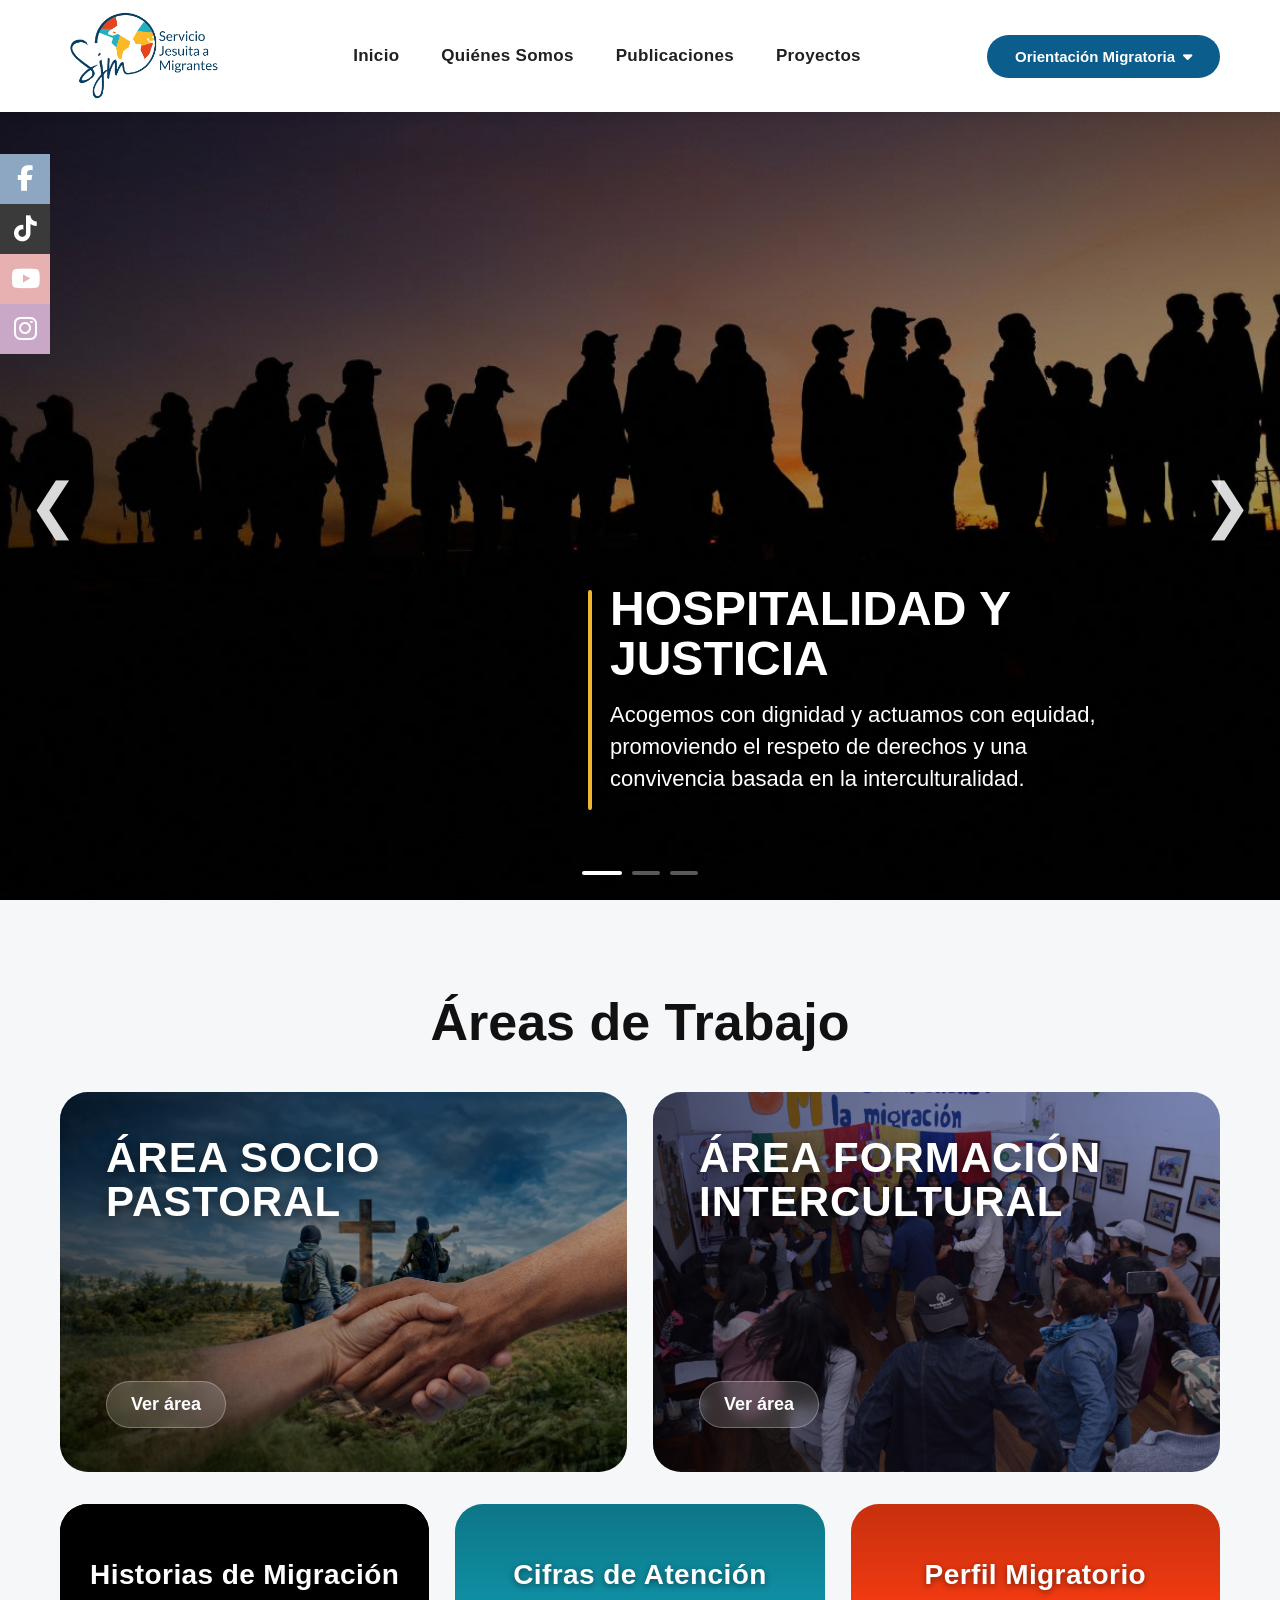
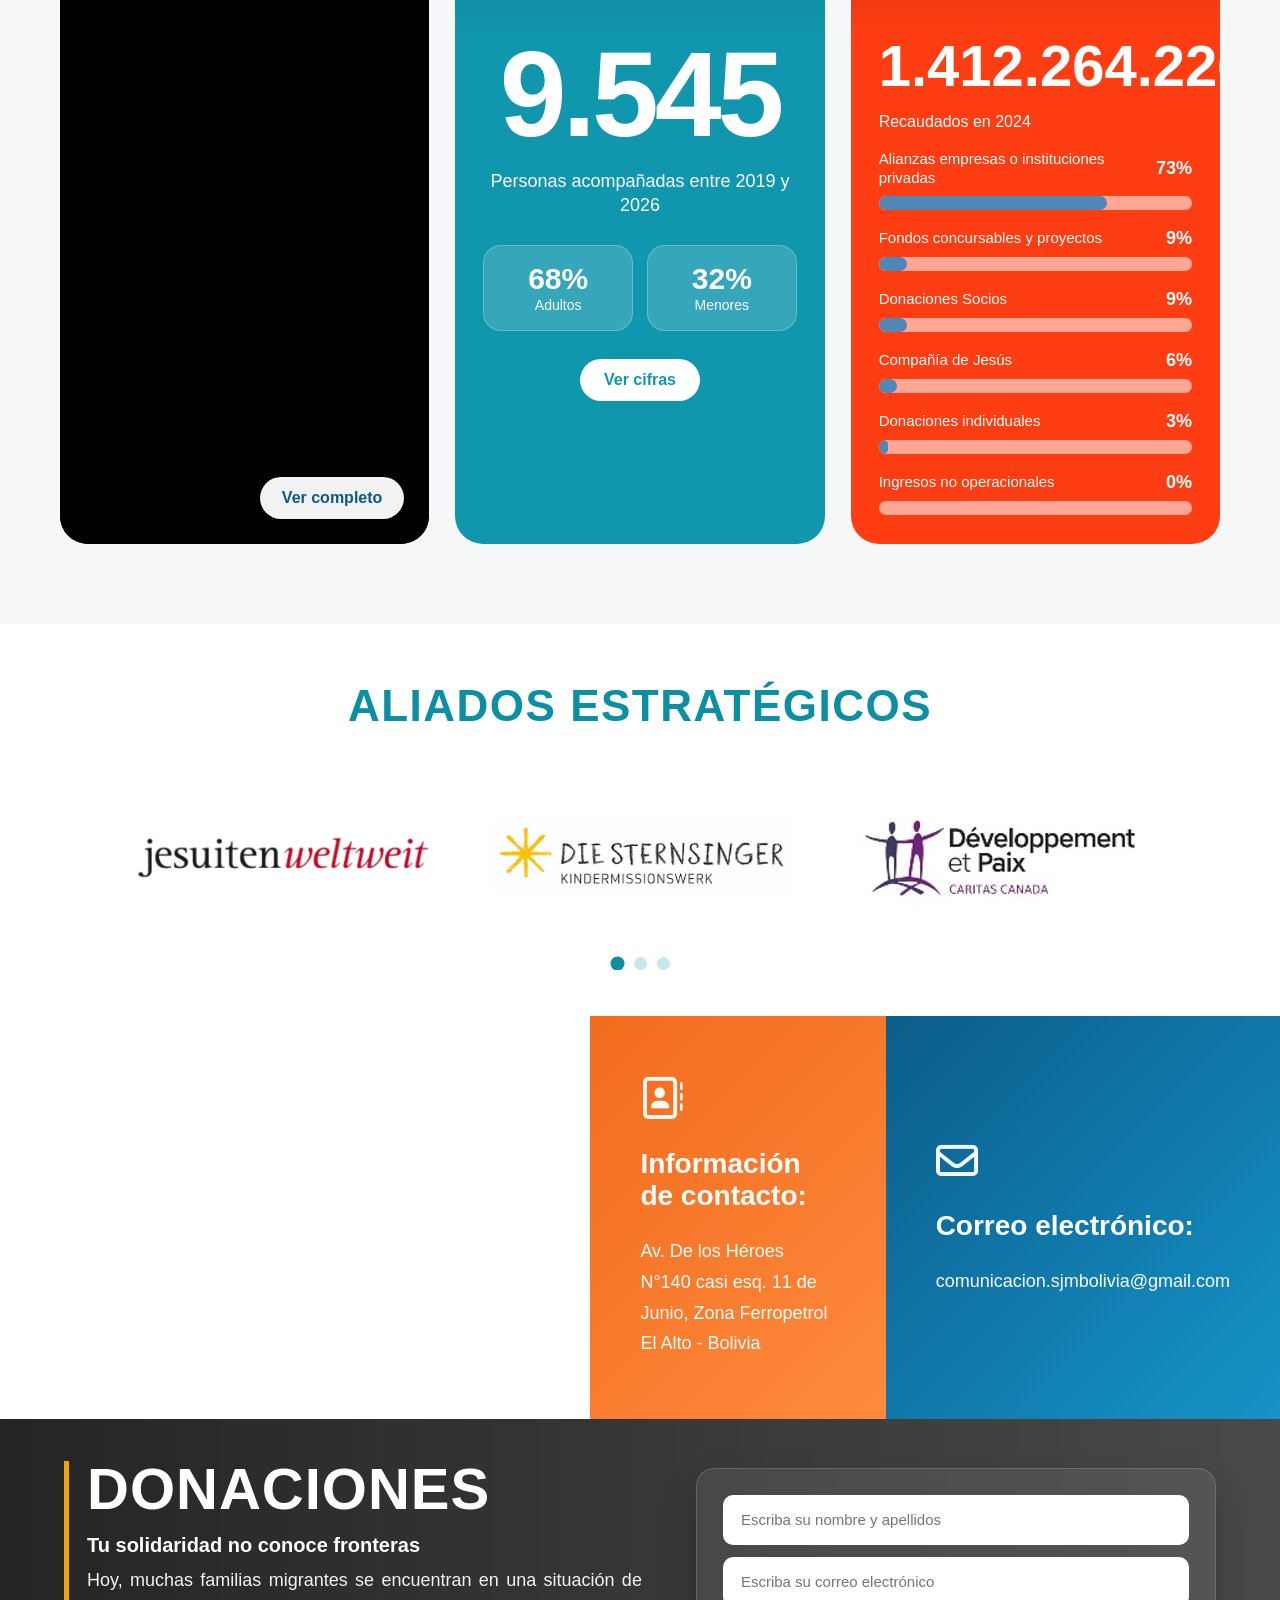
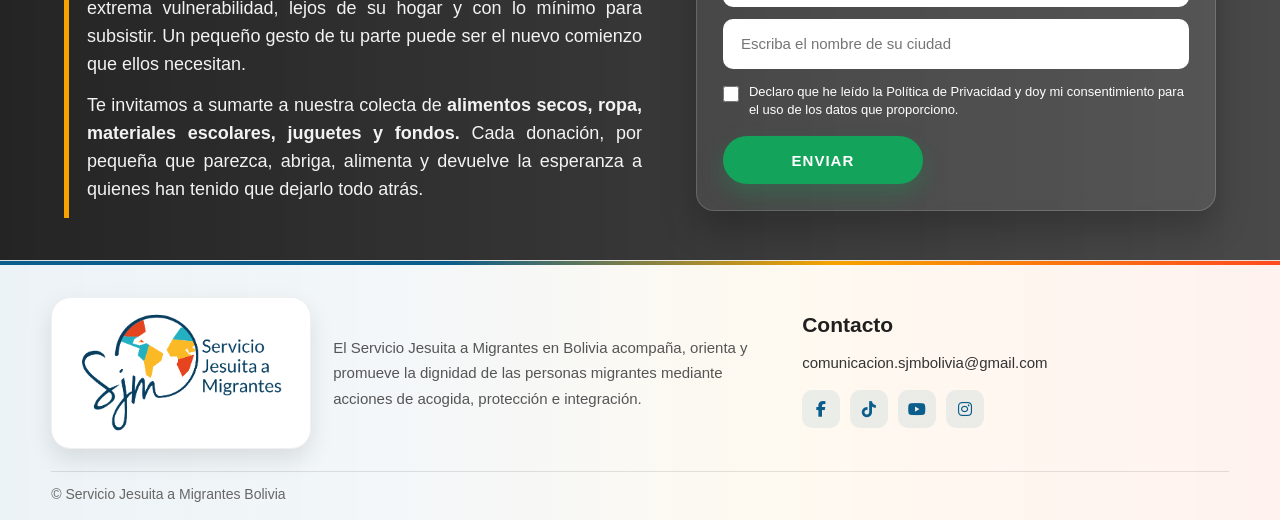
==== commit 8410d21a: "Agregar nuevas notas y actualizaciones" ====
--- a/index.html
+++ b/index.html
@@ -120,25 +120,42 @@
 
             <a href="preguntas-frecuentes.html">Preguntas frecuentes</a>
             <a href="guias.html">Guías</a>
-            <a href="transparencia.html">Transparencia</a>
+            <!--<a href="transparencia.html">Transparencia</a>-->
         </nav>
     </aside>
 
     <!-- REDES SOCIALES -->
     <div class="social-bar">
-        <a href="https://www.facebook.com/sjmbolivia/?locale=es_LA" class="social-btn facebook">
-            <i class="fa-brands fa-facebook-f"></i>
-        </a>
-        <a href="#" class="social-btn tiktok">
-            <i class="fa-brands fa-tiktok"></i>
-        </a>
-        <a href="#" class="social-btn youtube">
-            <i class="fa-brands fa-youtube"></i>
-        </a>
-        <a href="https://www.instagram.com/sjm_bolivia?fbclid=IwY2xjawQbAcNleHRuA2FlbQIxMABicmlkETIzV3NBRFhaU3JRR2lTV0FEc3J0YwZhcHBfaWQQMjIyMDM5MTc4ODIwMDg5MgABHknOJWhN5SjtECE_AGMZW6dhKENJQ4DsulagceEqR9VEMB4Tl49TRIYFd6pf_aem_hZ1qLGgGM3sFH1pRHCz_xg" class="social-btn instagram">
-            <i class="fa-brands fa-instagram"></i>
-        </a>
-    </div>
+
+    <a href="https://www.facebook.com/sjmbolivia.bolivia?locale=es_LA"
+       target="_blank"
+       rel="noopener noreferrer"
+       class="social-btn facebook">
+        <i class="fa-brands fa-facebook-f"></i>
+    </a>
+
+    <a href="https://www.tiktok.com/@serviciojesuitamigrantes"
+       target="_blank"
+       rel="noopener noreferrer"
+       class="social-btn tiktok">
+        <i class="fa-brands fa-tiktok"></i>
+    </a>
+
+    <a href="https://www.youtube.com/@serviciojesuitaamigrantesb4786"
+       target="_blank"
+       rel="noopener noreferrer"
+       class="social-btn youtube">
+        <i class="fa-brands fa-youtube"></i>
+    </a>
+
+    <a href="https://www.instagram.com/sjm_bolivia"
+       target="_blank"
+       rel="noopener noreferrer"
+       class="social-btn instagram">
+        <i class="fa-brands fa-instagram"></i>
+    </a>
+
+</div>
 
     <!-- CAROUSEL -->
     <section class="carousel">
@@ -518,18 +535,43 @@
                 <a href="mailto:comunicacion.sjmbolivia@gmail.com">comunicacion.sjmbolivia@gmail.com</a>
 
                 <div class="footer-social">
-                    <a href="https://www.facebook.com/sjmbolivia/?locale=es_LA" aria-label="Facebook"><i class="fa-brands fa-facebook-f"></i></a>
-                    <a href="#" aria-label="TikTok"><i class="fa-brands fa-tiktok"></i></a>
-                    <a href="#" aria-label="YouTube"><i class="fa-brands fa-youtube"></i></a>
-                    <a href="https://www.instagram.com/sjm_bolivia?fbclid=IwY2xjawQbAcNleHRuA2FlbQIxMABicmlkETIzV3NBRFhaU3JRR2lTV0FEc3J0YwZhcHBfaWQQMjIyMDM5MTc4ODIwMDg5MgABHknOJWhN5SjtECE_AGMZW6dhKENJQ4DsulagceEqR9VEMB4Tl49TRIYFd6pf_aem_hZ1qLGgGM3sFH1pRHCz_xg" aria-label="Instagram"><i class="fa-brands fa-instagram"></i></a>
-                </div>
+
+    <a href="https://www.facebook.com/sjmbolivia.bolivia?locale=es_LA"
+       target="_blank"
+       rel="noopener noreferrer"
+       aria-label="Facebook">
+        <i class="fa-brands fa-facebook-f"></i>
+    </a>
+
+    <a href="https://www.tiktok.com/@serviciojesuitamigrantes"
+       target="_blank"
+       rel="noopener noreferrer"
+       aria-label="TikTok">
+        <i class="fa-brands fa-tiktok"></i>
+    </a>
+
+    <a href="https://www.youtube.com/@serviciojesuitaamigrantesb4786"
+       target="_blank"
+       rel="noopener noreferrer"
+       aria-label="YouTube">
+        <i class="fa-brands fa-youtube"></i>
+    </a>
+
+    <a href="https://www.instagram.com/sjm_bolivia"
+       target="_blank"
+       rel="noopener noreferrer"
+       aria-label="Instagram">
+        <i class="fa-brands fa-instagram"></i>
+    </a>
+
+</div>
             </div>
         </div>
 
         <div class="footer-bottom compact-bottom">
             <p>© Servicio Jesuita a Migrantes Bolivia</p>
             <div class="footer-bottom-links">
-                <a href="#">Política de privacidad</a>
+                <a href="#"></a>
             </div>
         </div>
     </footer>
--- a/styles.css
+++ b/styles.css
@@ -1617,9 +1617,11 @@
     }
 
     .navbar{
-        padding:0 14px;
-        gap:10px;
-        box-shadow:none;
+                display:flex !important;
+        justify-content:space-between !important;
+        align-items:center !important;
+        padding:0 16px !important;
+        gap:12px !important;
     }
 
     .logo img{
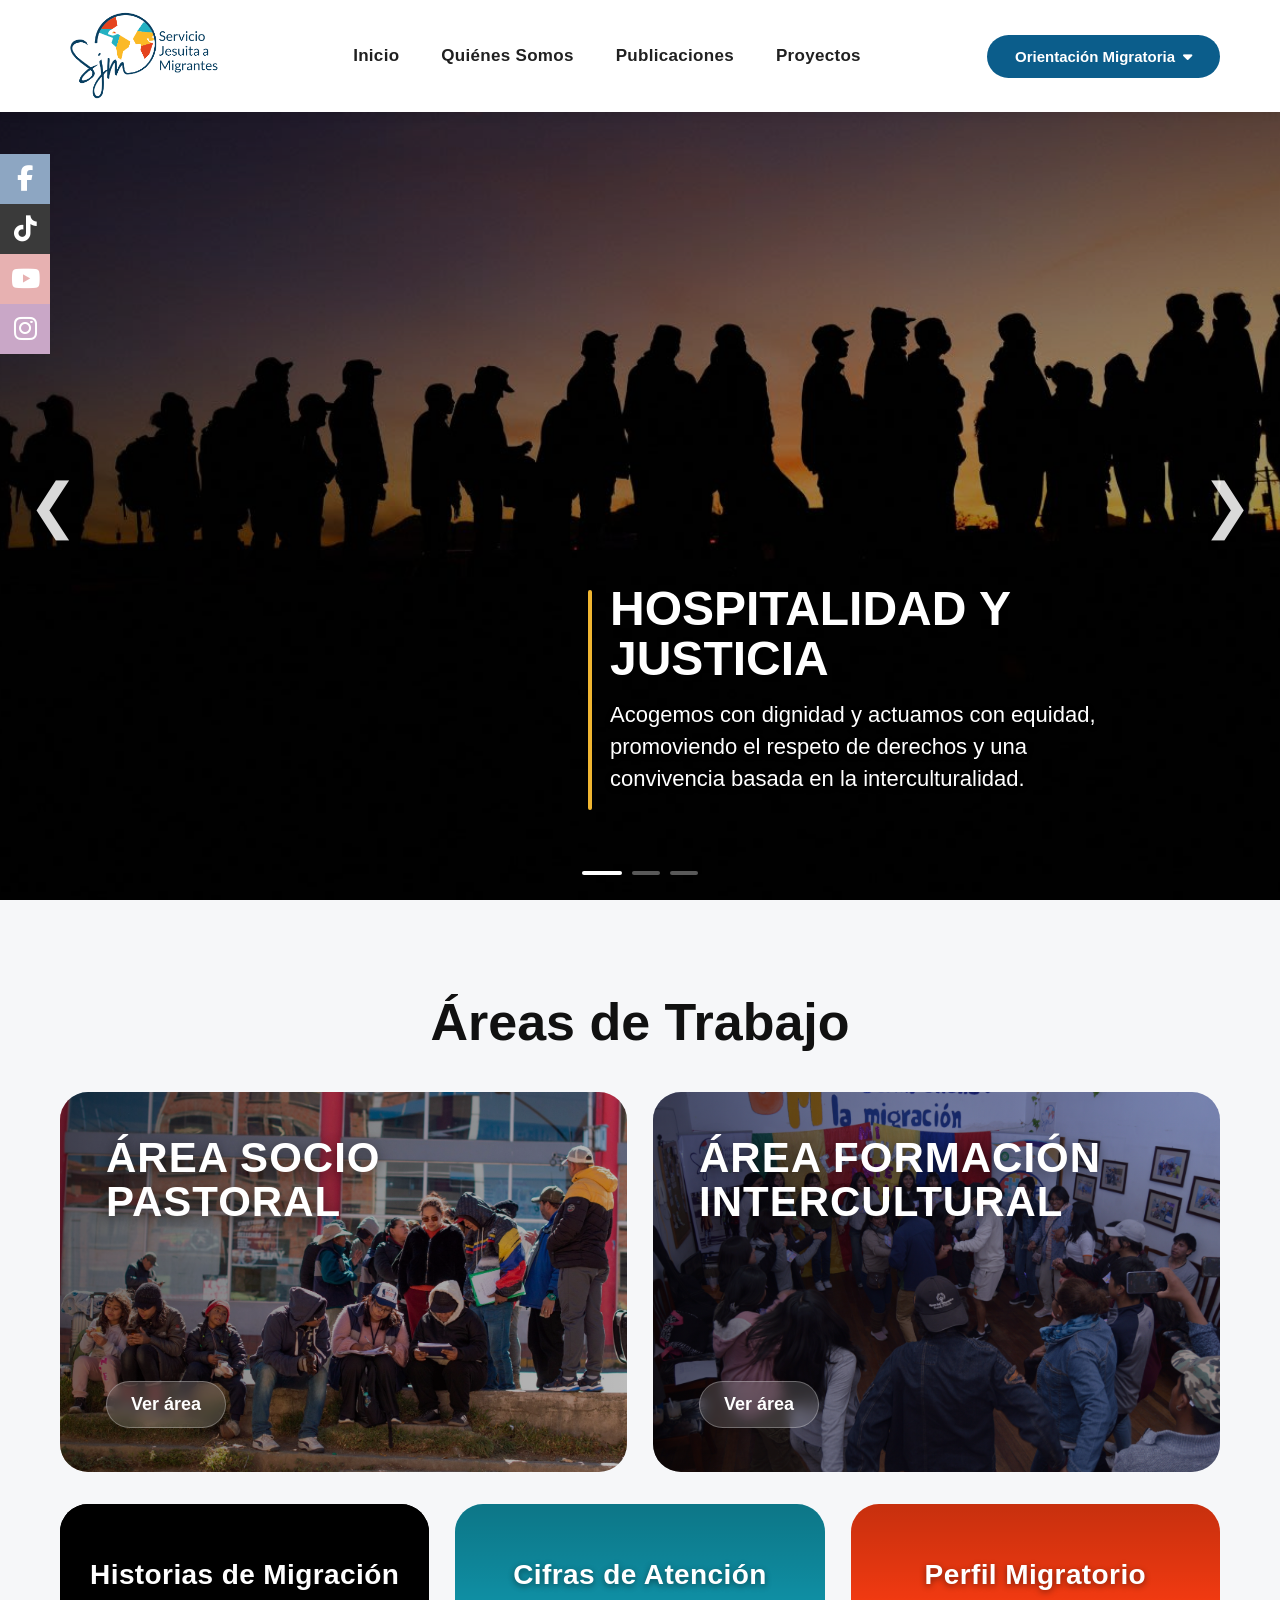
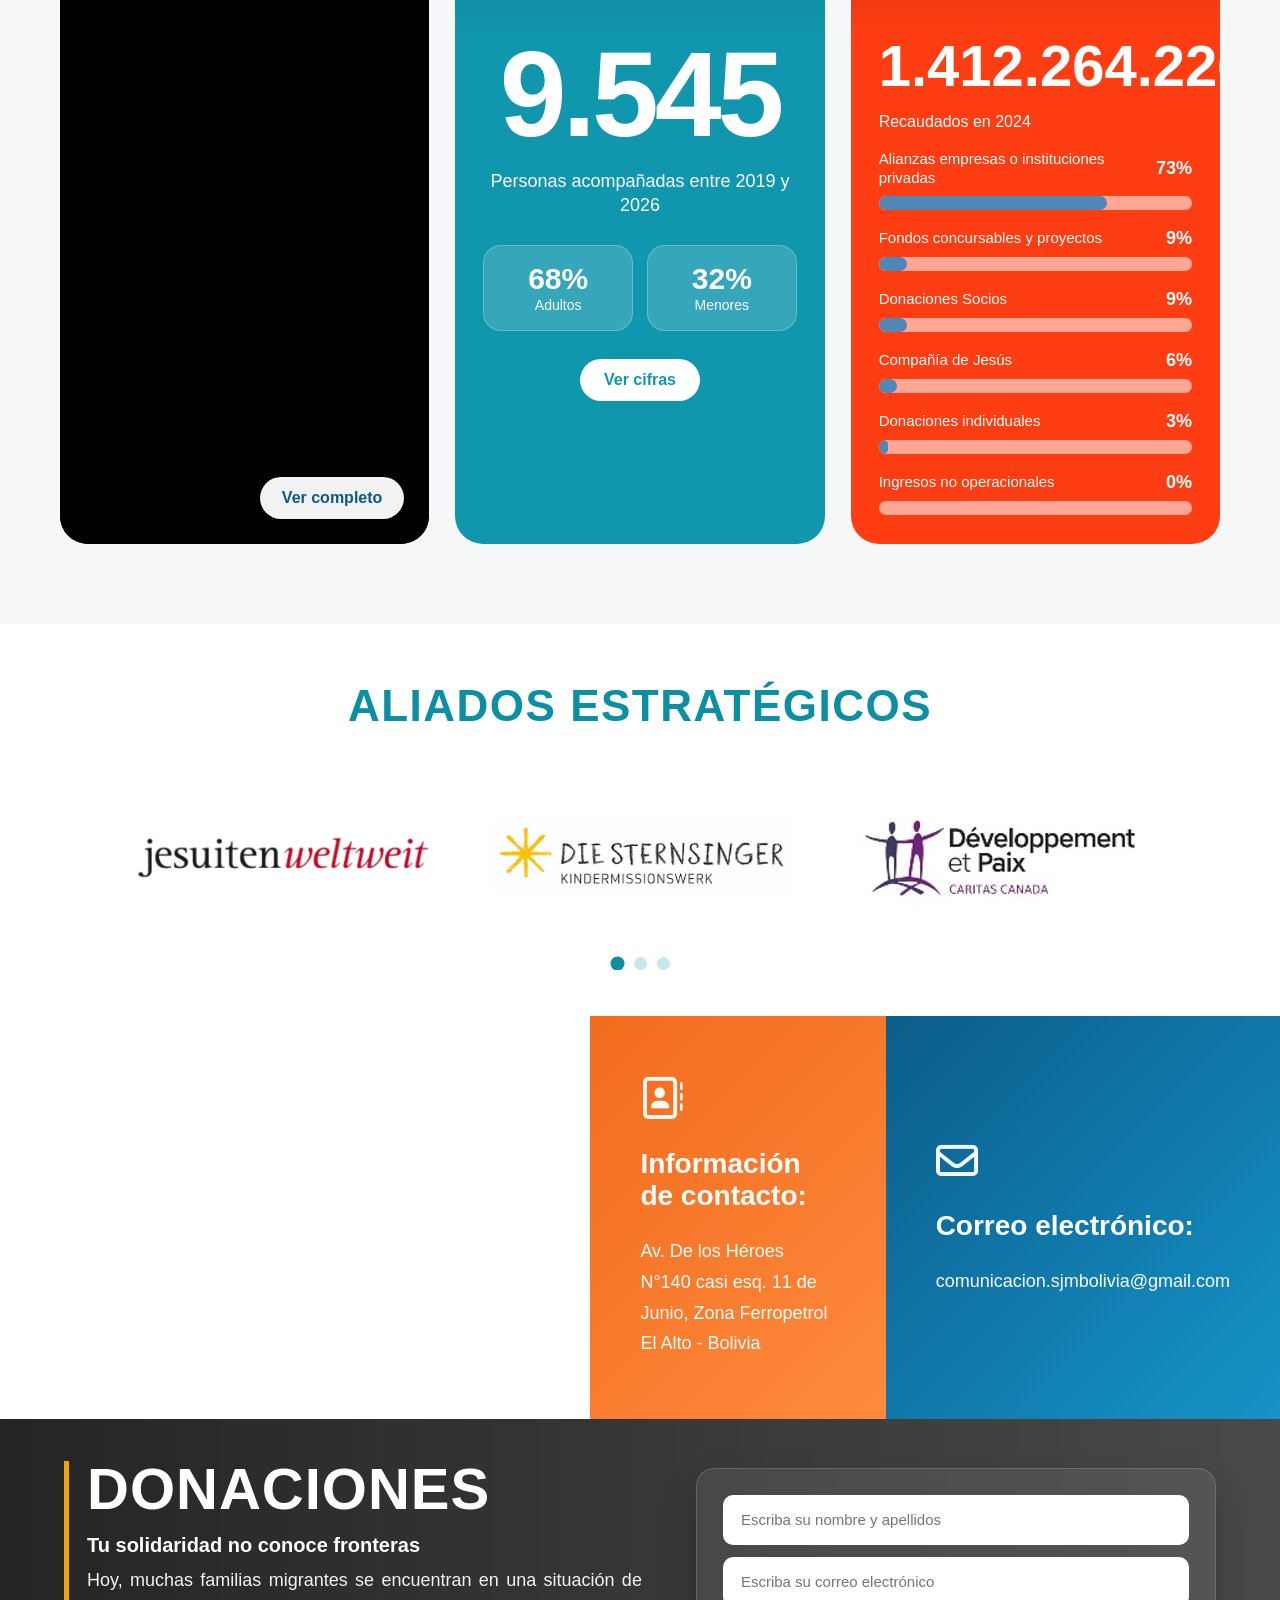
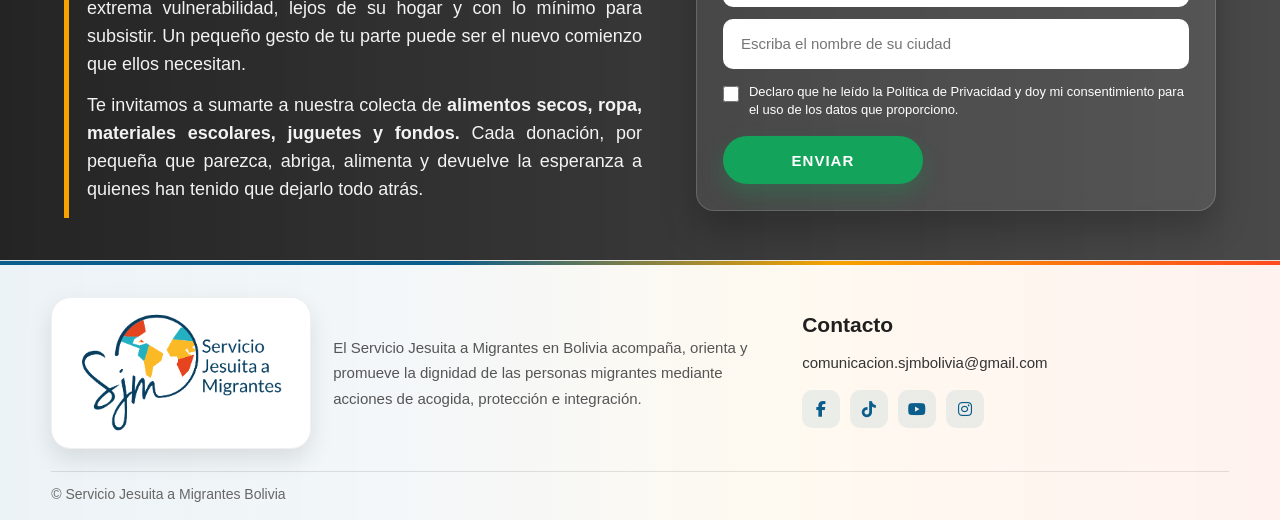
==== commit 81b46ba0: "Actualización de publicaciones, historias y guía" ====
--- a/index.html
+++ b/index.html
@@ -218,7 +218,7 @@
         <div class="info-top-grid">
 
             <a href="#" class="info-top-card area-trigger" data-area="sociopastoral">
-                <img src="sociopastoral.png" alt="Área Socio Pastoral">
+                <img src="pastoralsocio.jpeg" alt="Área Socio Pastoral">
                 <div class="info-top-overlay"></div>
 
                 <div class="info-top-content">
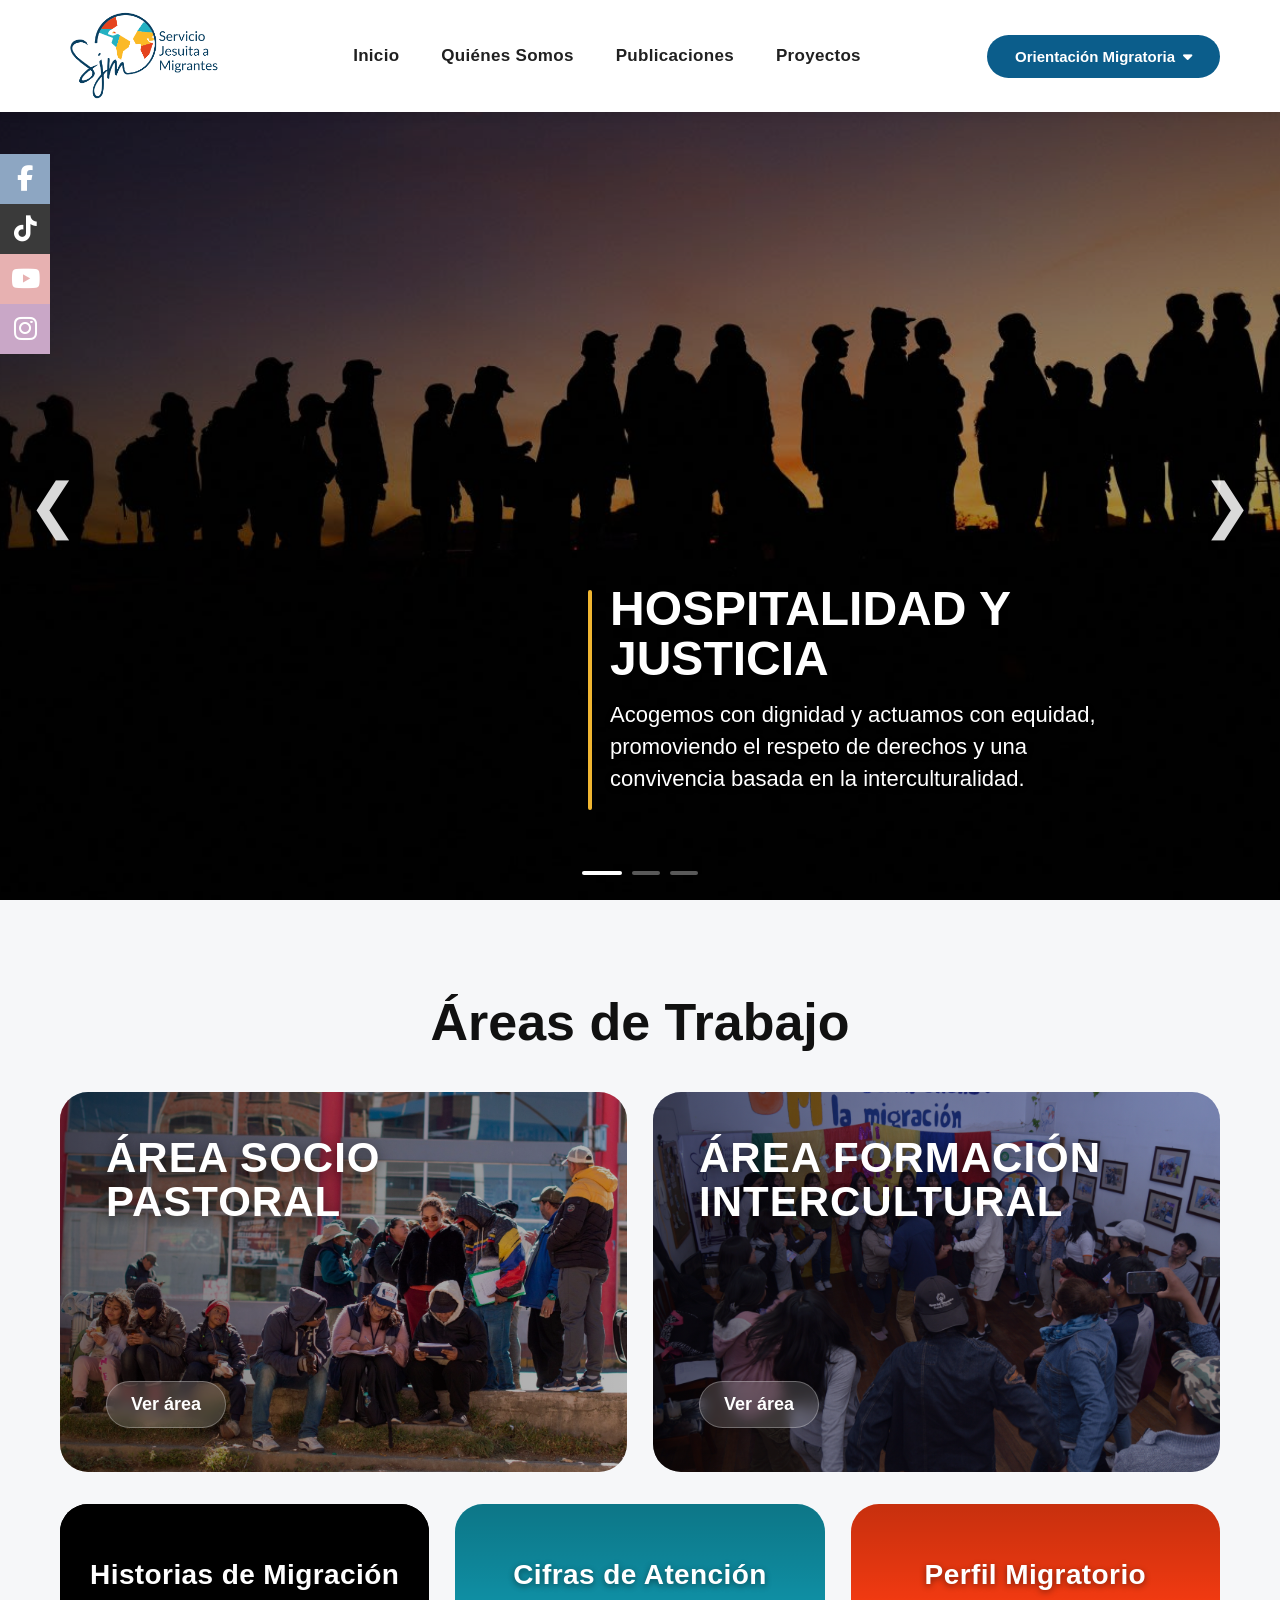
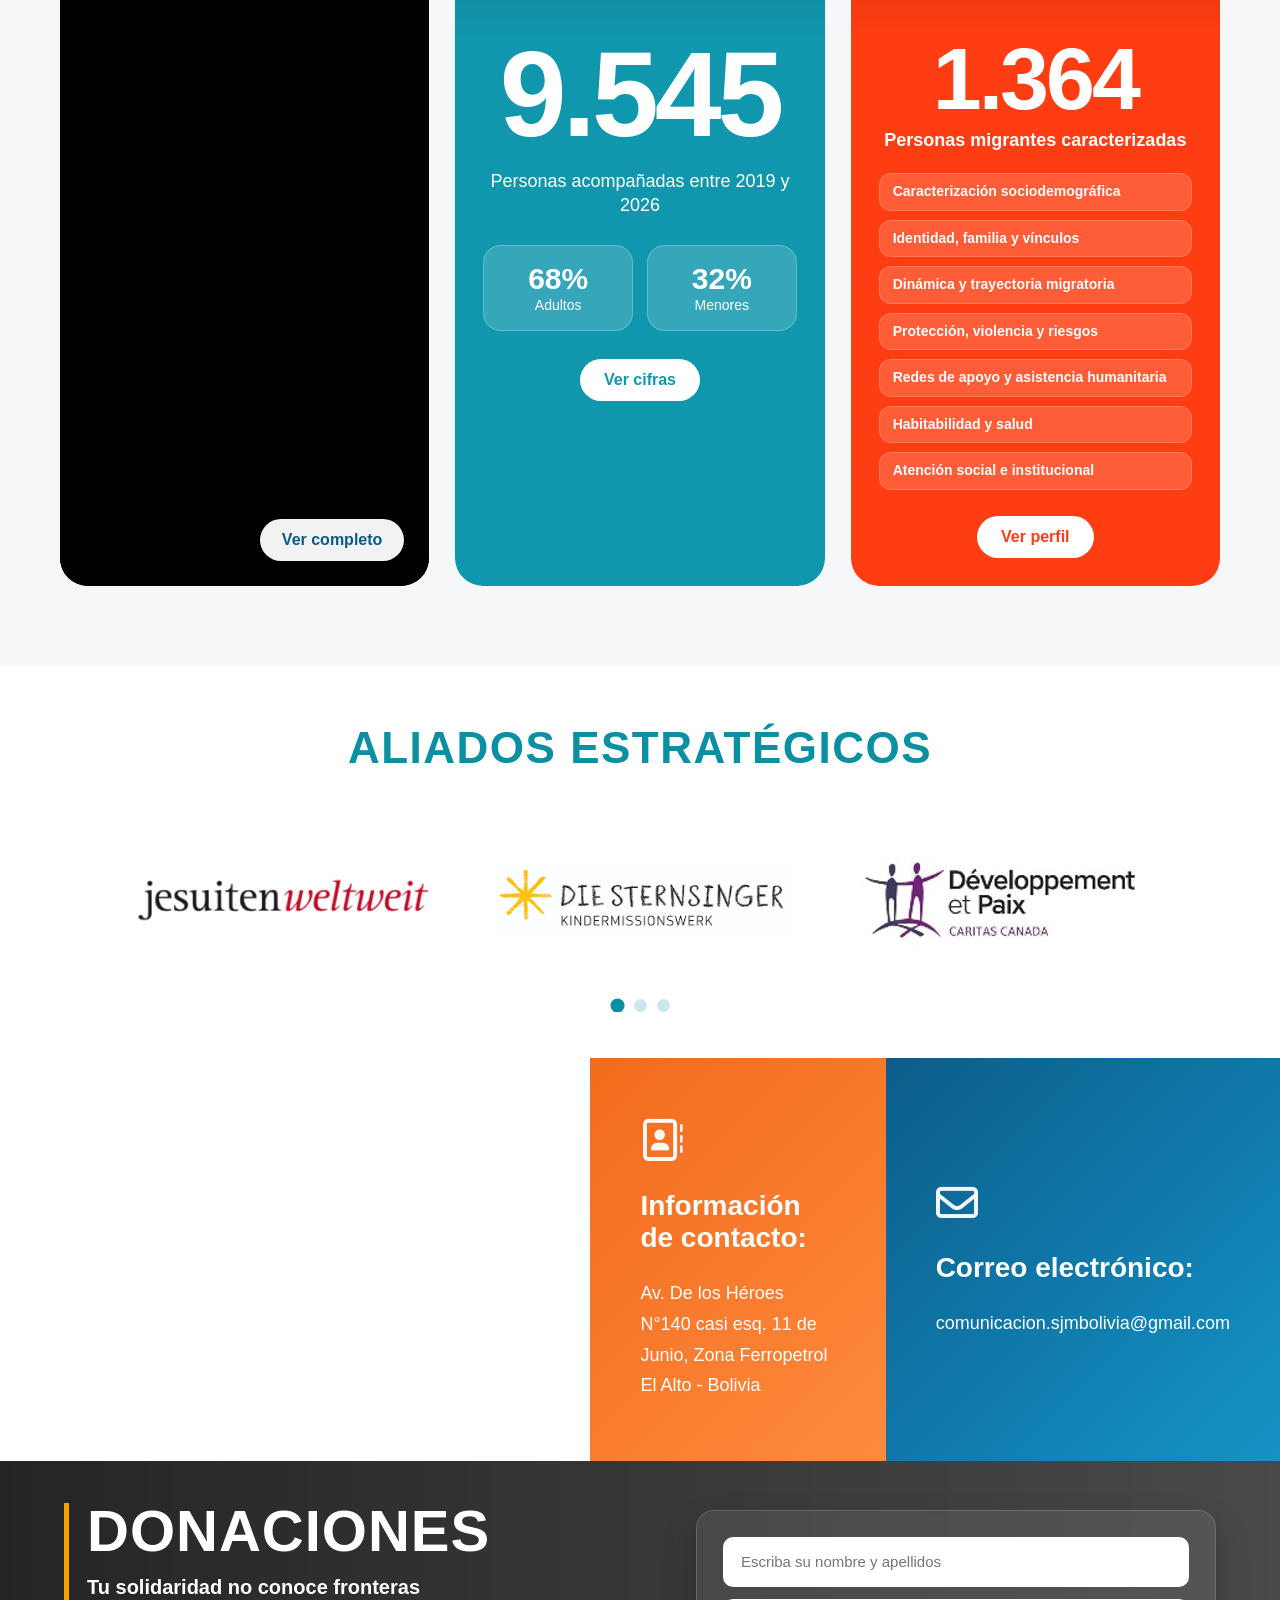
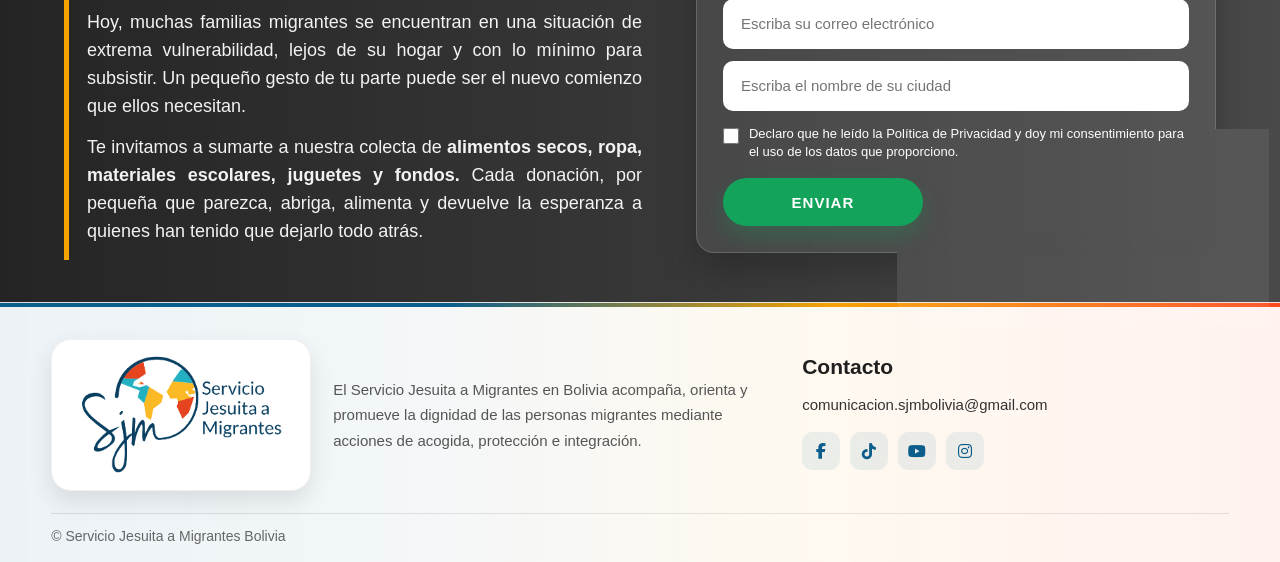
==== commit e275d247: "Actualización de publicaciones, historias y guía" ====
--- a/index.html
+++ b/index.html
@@ -35,12 +35,12 @@
             <div class="nav-dropdown has-dropdown">
                 <a href="publicaciones.html" class="nav-main-link">Publicaciones</a>
                 <div class="nav-dropdown-menu">
-                    <a href="publicaciones.html#sin-fronteras">Sin Fronteras</a>
-                    <a href="publicaciones.html#el-canto-del-tordo">El Canto del Tordo</a>
-                    <a href="publicaciones.html#notas-informativas">Notas informativas</a>
-                    <a href="publicaciones.html#encuentros-jrf">Encuentros JRF</a>
-                    <a href="publicaciones.html#historias-de-vida">Historias de vida</a>
-                    <a href="publicaciones.html#guia">Guía: Construyendo espacios interculturales</a>
+<a href="sinfronteras.html">Sin Fronteras</a>
+<a href="canto.html">El Canto del Tordo</a>
+<a href="articulos.html">Notas informativas</a>
+<a href="encuentrosjrf.html">Encuentros JRF</a>
+<a href="historias.html">Historias de vida</a>
+<a href="guiadoc.html">Guía: Construyendo espacios interculturales</a>
                 </div>
             </div>
 
@@ -100,12 +100,12 @@
             <div class="mobile-nav-group">
                 <a href="publicaciones.html">Publicaciones</a>
                 <div class="mobile-submenu">
-                    <a href="publicaciones.html#sin-fronteras">Sin Fronteras</a>
-                    <a href="publicaciones.html#el-canto-del-tordo">El Canto del Tordo</a>
-                    <a href="publicaciones.html#notas-informativas">Notas informativas</a>
-                    <a href="publicaciones.html#encuentros-jrf">Encuentros JRF</a>
-                    <a href="publicaciones.html#historias-de-vida">Historias de vida</a>
-                    <a href="publicaciones.html#guia">Guía: Construyendo espacios interculturales</a>
+<a href="sinfronteras.html">Sin Fronteras</a>
+<a href="canto.html">El Canto del Tordo</a>
+<a href="articulos.html">Notas informativas</a>
+<a href="encuentrosjrf.html">Encuentros JRF</a>
+<a href="historias.html">Historias de vida</a>
+<a href="guiadoc.html">Guía: Construyendo espacios interculturales</a>
                 </div>
             </div>
 
@@ -298,59 +298,26 @@
                 </div>
             </a>
 
-            <div class="info-card card-red">
-<h3 class="card-top-title">Perfil Migratorio</h3>
-                <h2>1.412.264.226</h2>
-                <p>Recaudados en 2024</p>
-
-                <div class="barra">
-                    <div class="barra-top">
-                        <span>Alianzas empresas o instituciones privadas</span>
-                        <strong>73%</strong>
-                    </div>
-                    <div class="progress"><div style="width:73%"></div></div>
-                </div>
-
-                <div class="barra">
-                    <div class="barra-top">
-                        <span>Fondos concursables y proyectos</span>
-                        <strong>9%</strong>
-                    </div>
-                    <div class="progress"><div style="width:9%"></div></div>
-                </div>
-
-                <div class="barra">
-                    <div class="barra-top">
-                        <span>Donaciones Socios</span>
-                        <strong>9%</strong>
-                    </div>
-                    <div class="progress"><div style="width:9%"></div></div>
-                </div>
-
-                <div class="barra">
-                    <div class="barra-top">
-                        <span>Compañía de Jesús</span>
-                        <strong>6%</strong>
-                    </div>
-                    <div class="progress"><div style="width:6%"></div></div>
-                </div>
-
-                <div class="barra">
-                    <div class="barra-top">
-                        <span>Donaciones individuales</span>
-                        <strong>3%</strong>
-                    </div>
-                    <div class="progress"><div style="width:3%"></div></div>
-                </div>
-
-                <div class="barra">
-                    <div class="barra-top">
-                        <span>Ingresos no operacionales</span>
-                        <strong>0%</strong>
-                    </div>
-                    <div class="progress"><div style="width:0%"></div></div>
-                </div>
-            </div>
+            <a href="#" class="info-card card-red stats-trigger profile-trigger" data-stats="perfil">
+    <h3 class="card-top-title">Perfil Migratorio</h3>
+
+    <div class="profile-cover">
+        <span class="profile-main-number">1.364</span>
+        <p>Personas migrantes caracterizadas</p>
+
+        <div class="profile-summary-list">
+            <span>Caracterización sociodemográfica</span>
+            <span>Identidad, familia y vínculos</span>
+            <span>Dinámica y trayectoria migratoria</span>
+            <span>Protección, violencia y riesgos</span>
+            <span>Redes de apoyo y asistencia humanitaria</span>
+            <span>Habitabilidad y salud</span>
+            <span>Atención social e institucional</span>
+        </div>
+
+        <span class="stats-cover-btn profile-btn">Ver perfil</span>
+    </div>
+</a>
 
         </div>
     </section>
--- a/styles.css
+++ b/styles.css
@@ -3796,3 +3796,115 @@
 }
 
 
+/* PERFIL MIGRATORIO - TARJETA EXTERNA */
+
+.profile-trigger{
+    text-decoration:none;
+    display:block;
+}
+
+.profile-cover{
+    margin-top:105px;
+    text-align:center;
+}
+
+.profile-main-number{
+    display:block;
+    font-size:88px;
+    font-weight:900;
+    line-height:0.95;
+    color:#fff;
+    letter-spacing:-3px;
+    margin-bottom:10px;
+}
+
+.profile-cover p{
+    color:#fff;
+    font-size:18px;
+    font-weight:600;
+    margin-bottom:22px;
+}
+
+.profile-summary-list{
+    display:grid;
+    gap:9px;
+    margin:22px 0 26px;
+}
+
+.profile-summary-list span{
+    display:block;
+    padding:9px 13px;
+    border-radius:12px;
+    background:rgba(255,255,255,0.16);
+    border:1px solid rgba(255,255,255,0.18);
+    color:#fff;
+    font-size:14px;
+    font-weight:800;
+    line-height:1.25;
+    text-align:left;
+}
+
+.profile-btn{
+    background:#fff !important;
+    color:#ff3d12 !important;
+}
+
+/* PERFIL MIGRATORIO - MODAL */
+
+.profile-popup-hero{
+    background:linear-gradient(135deg,#ff3d12,#d82b0a);
+}
+
+.profile-data-grid{
+    display:grid;
+    grid-template-columns:repeat(3,1fr);
+    gap:16px;
+}
+
+.profile-data-card{
+    background:#f7f9fb;
+    border-left:6px solid #ff3d12;
+    border-radius:18px;
+    padding:20px;
+}
+
+.profile-data-card h4{
+    color:#14364a;
+    font-size:17px;
+    margin-bottom:10px;
+}
+
+.profile-data-card strong{
+    display:block;
+    color:#ff3d12;
+    font-size:34px;
+    line-height:1;
+    margin-bottom:6px;
+}
+
+.profile-data-card span{
+    display:block;
+    color:#222;
+    font-size:15px;
+    font-weight:800;
+}
+
+.profile-data-card p{
+    font-size:14px !important;
+    line-height:1.45 !important;
+    margin-top:8px !important;
+}
+
+@media(max-width:768px){
+    .profile-cover{
+        margin-top:85px;
+    }
+
+    .profile-main-number{
+        font-size:60px;
+    }
+
+    .profile-data-grid{
+        grid-template-columns:1fr;
+    }
+}
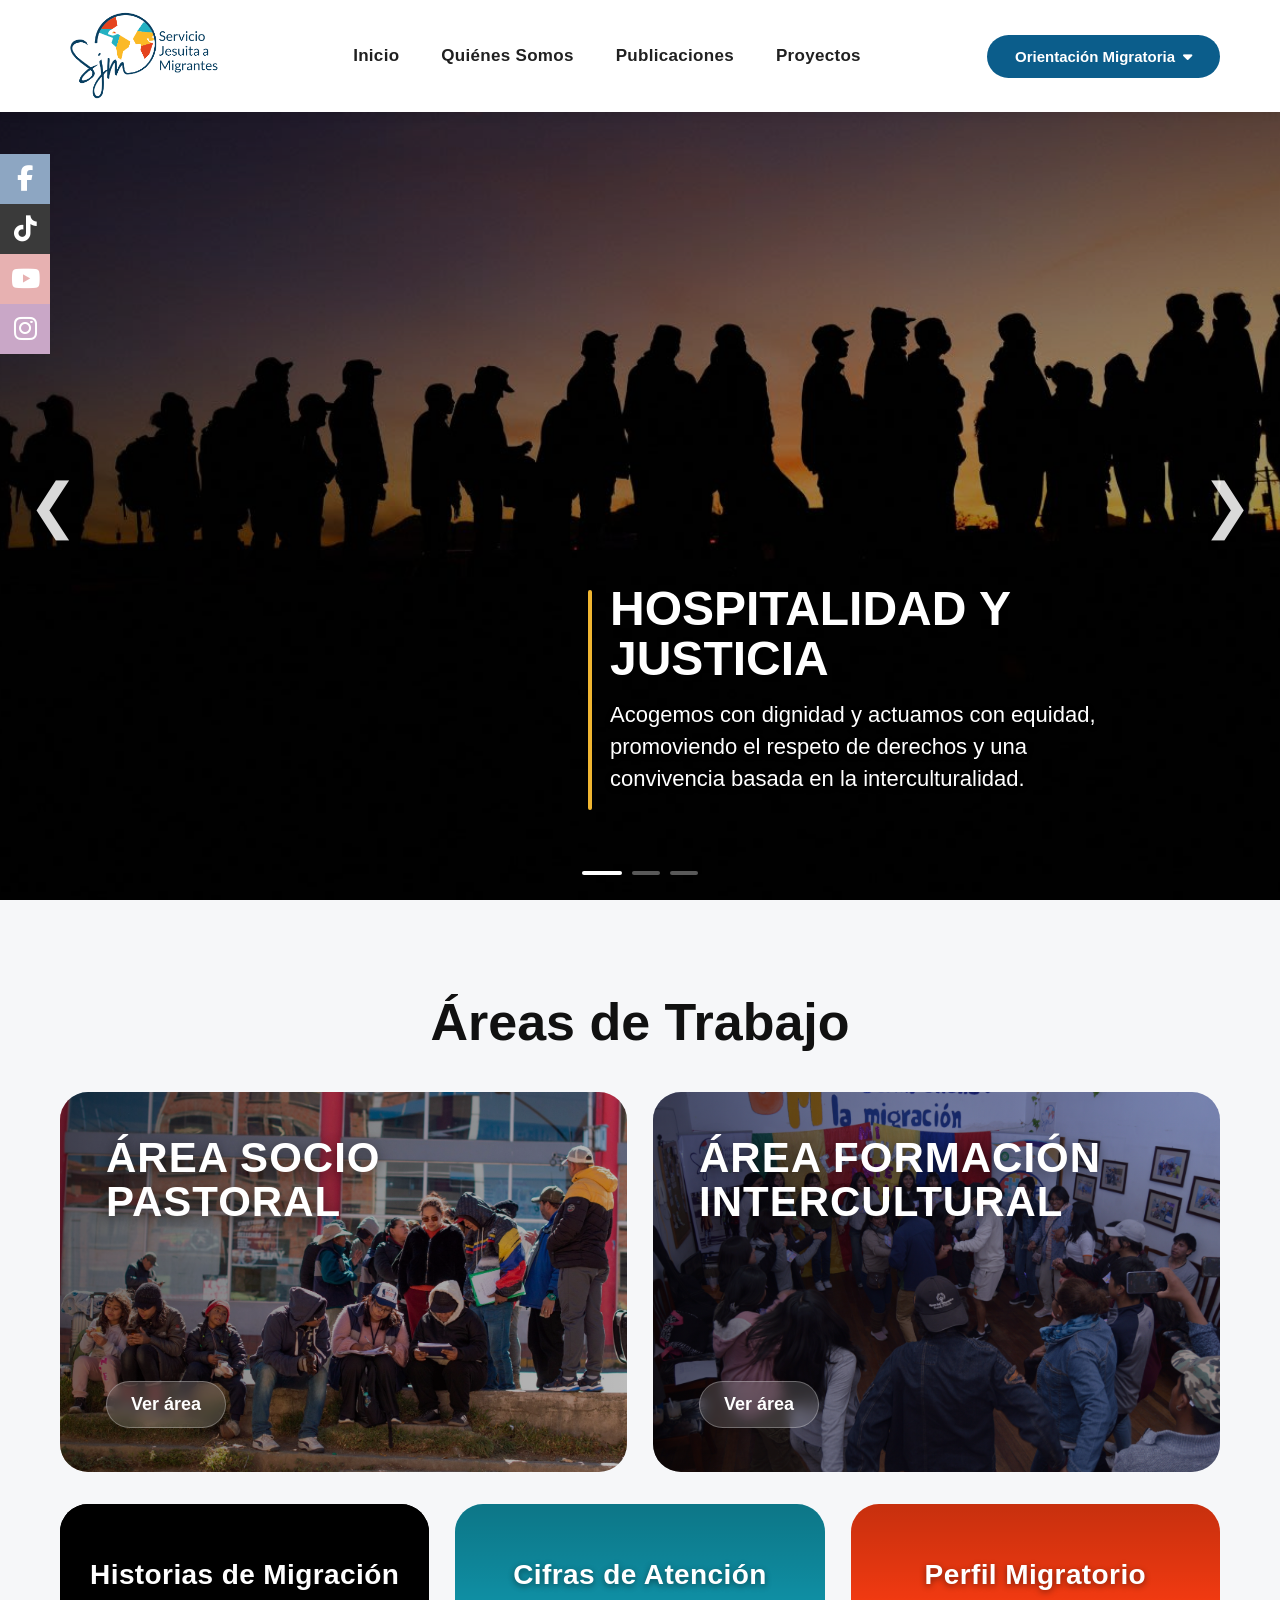
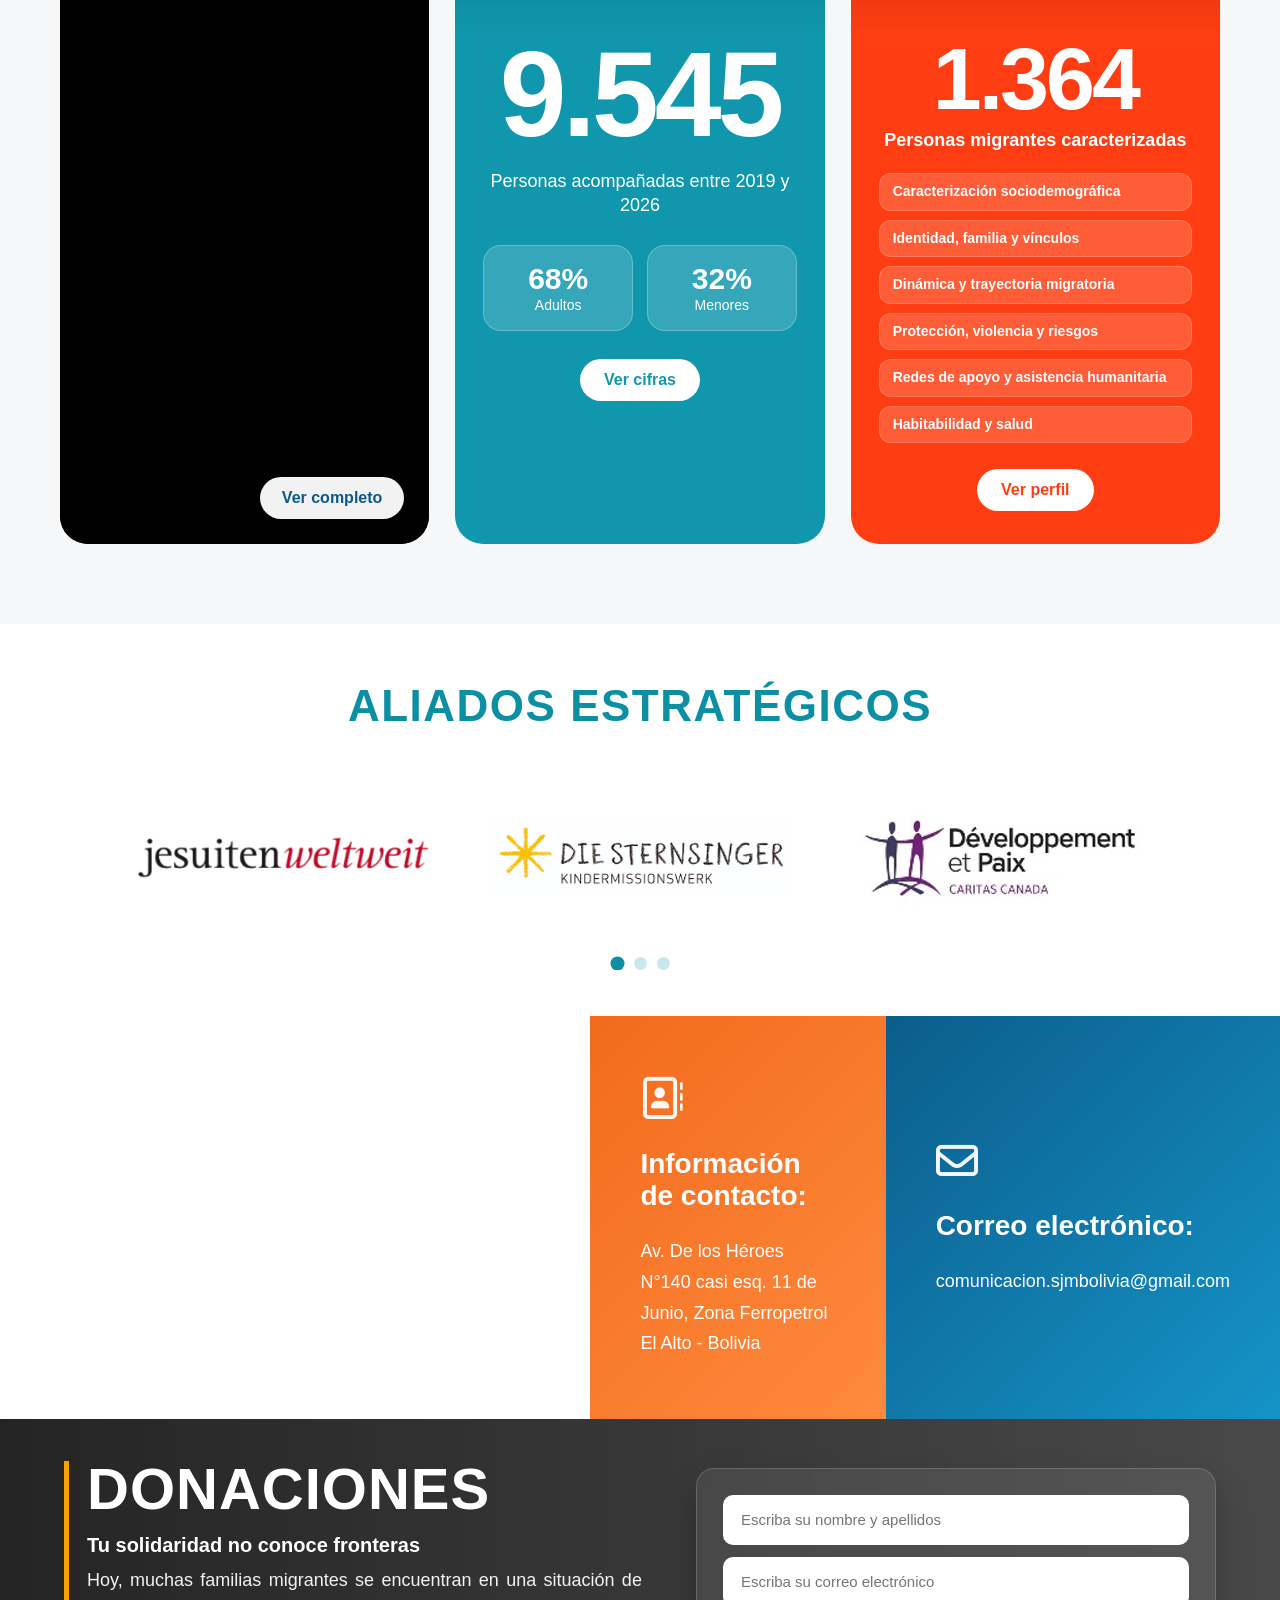
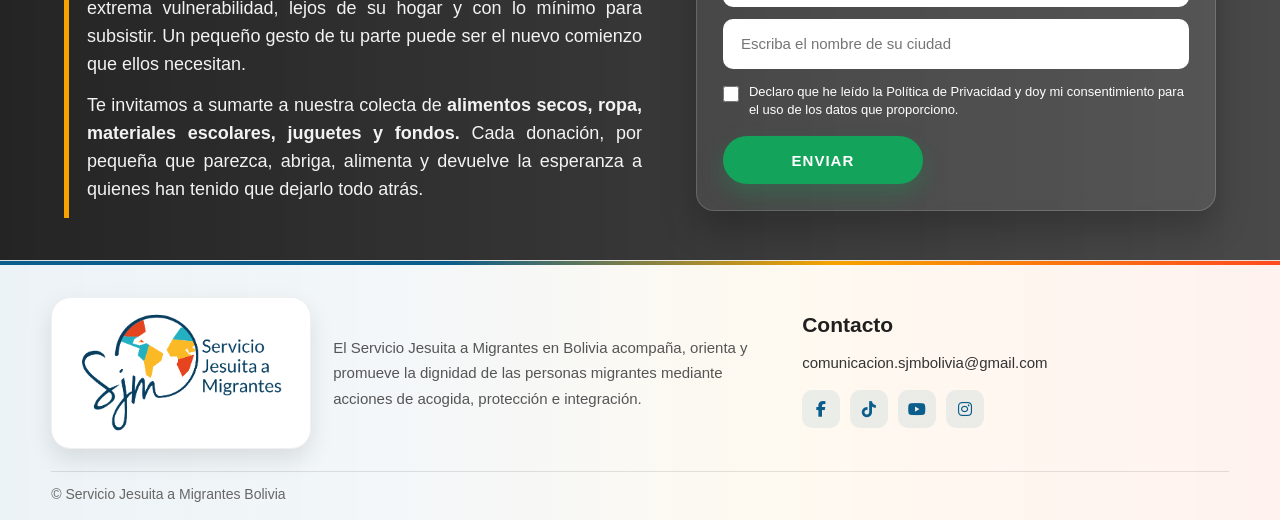
==== commit 4bb1b8af: "Actualización de publicaciones, historias y guía" ====
--- a/index.html
+++ b/index.html
@@ -112,9 +112,9 @@
             <div class="mobile-nav-group">
                 <a href="proyectos.html">Proyectos</a>
                 <div class="mobile-submenu">
-                    <a href="proyectos.html#proyecto-migrantes">Proyecto Migrantes</a>
-                    <a href="proyectos.html#proyecto-emprendimientos">Proyecto Emprendimientos</a>
-                    <a href="proyectos.html#proyecto-jovenes">Proyecto Jóvenes e Interculturalidad</a>
+<a href="proyectos.html#proyecto-migrantes">Proyecto Migrantes</a>
+<a href="proyectos.html#proyecto-emprendimientos">Proyecto Emprendimientos</a>
+<a href="proyectos.html#proyecto-jovenes">Proyecto Jóvenes e Interculturalidad</a>
                 </div>
             </div>
 
@@ -312,7 +312,6 @@
             <span>Protección, violencia y riesgos</span>
             <span>Redes de apoyo y asistencia humanitaria</span>
             <span>Habitabilidad y salud</span>
-            <span>Atención social e institucional</span>
         </div>
 
         <span class="stats-cover-btn profile-btn">Ver perfil</span>
--- a/styles.css
+++ b/styles.css
@@ -3907,4 +3907,427 @@
     .profile-data-grid{
         grid-template-columns:1fr;
     }
+}
+
+
+/* TORTAS / GRÁFICOS CIRCULARES - PERFIL MIGRATORIO */
+
+.pie-chart-block{
+    display:flex;
+    align-items:center;
+    gap:28px;
+    margin:22px 0 26px;
+    padding:22px;
+    background:#f7f9fb;
+    border-radius:22px;
+    border:1px solid rgba(11,93,139,0.08);
+    box-shadow:0 10px 24px rgba(0,0,0,0.05);
+}
+
+.pie-chart{
+    width:180px;
+    height:180px;
+    border-radius:50%;
+    flex-shrink:0;
+    position:relative;
+    box-shadow:0 14px 30px rgba(0,0,0,.14);
+}
+
+.pie-chart::after{
+    content:"";
+    position:absolute;
+    width:82px;
+    height:82px;
+    background:#ffffff;
+    border-radius:50%;
+    top:50%;
+    left:50%;
+    transform:translate(-50%, -50%);
+    box-shadow:inset 0 0 0 1px rgba(0,0,0,0.04);
+}
+
+.pie-legend{
+    display:grid;
+    grid-template-columns:1fr 1fr;
+    gap:10px 18px;
+    font-size:14px;
+    color:#14364a;
+    width:100%;
+}
+
+.pie-legend div{
+    display:flex;
+    align-items:center;
+    gap:9px;
+    font-weight:700;
+    line-height:1.25;
+}
+
+.pie-color{
+    width:13px;
+    height:13px;
+    border-radius:50%;
+    flex-shrink:0;
+}
+
+@media(max-width:900px){
+    .pie-chart-block{
+        flex-direction:column;
+        align-items:flex-start;
+    }
+
+    .pie-chart{
+        width:160px;
+        height:160px;
+        align-self:center;
+    }
+
+    .pie-chart::after{
+        width:74px;
+        height:74px;
+    }
+
+    .pie-legend{
+        grid-template-columns:1fr;
+    }
+}
+
+@media(max-width:480px){
+    .pie-chart{
+        width:140px;
+        height:140px;
+    }
+
+    .pie-chart::after{
+        width:62px;
+        height:62px;
+    }
+
+    .pie-chart-block{
+        padding:18px;
+    }
+}
+
+/* PERFIL MIGRATORIO - TORTAS RESPONSIVE */
+
+@media (max-width: 768px){
+
+    .profile-data-grid,
+    .profile-data-card{
+        display:none !important;
+    }
+
+    .pie-chart-block{
+        display:flex !important;
+        flex-direction:column !important;
+        align-items:center !important;
+        justify-content:center !important;
+        gap:18px !important;
+        padding:18px 14px !important;
+        margin:18px 0 24px !important;
+        border-radius:18px !important;
+        background:#f6f8fb !important;
+    }
+
+    .pie-chart{
+        width:170px !important;
+        height:170px !important;
+        min-width:170px !important;
+        min-height:170px !important;
+        display:block !important;
+        border-radius:50% !important;
+    }
+
+    .pie-chart::after{
+        width:74px !important;
+        height:74px !important;
+    }
+
+    .pie-legend{
+        width:100% !important;
+        display:grid !important;
+        grid-template-columns:1fr !important;
+        gap:8px !important;
+        font-size:13px !important;
+    }
+
+    .pie-legend div{
+        display:flex !important;
+        align-items:center !important;
+        gap:8px !important;
+        line-height:1.25 !important;
+        color:#14364a !important;
+        font-weight:700 !important;
+    }
+
+    .pie-color{
+        width:11px !important;
+        height:11px !important;
+        min-width:11px !important;
+        border-radius:50% !important;
+    }
+}
+
+@media (max-width: 480px){
+
+    .pie-chart-block{
+        padding:16px 12px !important;
+        gap:14px !important;
+    }
+
+    .pie-chart{
+        width:145px !important;
+        height:145px !important;
+        min-width:145px !important;
+        min-height:145px !important;
+    }
+
+    .pie-chart::after{
+        width:64px !important;
+        height:64px !important;
+    }
+
+    .pie-legend{
+        font-size:12px !important;
+    }
+}
+
+/* ========================================
+   TORTAS PERFIL MIGRATORIO
+======================================== */
+
+.stats-popup-body,
+.stats-popup-section {
+    width: 100%;
+    min-width: 0;
+    box-sizing: border-box;
+    overflow-x: hidden;
+}
+
+.pie-chart-block {
+    display: grid;
+    grid-template-columns: 200px 230px minmax(0, 1fr);
+    align-items: center;
+    column-gap: 26px;
+    row-gap: 18px;
+
+    width: 100%;
+    box-sizing: border-box;
+
+    padding: 26px 28px;
+    margin: 18px 0 30px;
+
+    background: #f7f9fb;
+    border: 1px solid #dfe7ee;
+    border-radius: 22px;
+
+    overflow: visible;
+}
+
+.pie-chart-block > * {
+    min-width: 0;
+}
+
+/* TORTA */
+
+.pie-chart {
+    width: 180px;
+    height: 180px;
+    min-width: 180px;
+    min-height: 180px;
+
+    border-radius: 50%;
+    position: relative;
+    justify-self: center;
+
+    box-shadow: 0 14px 28px rgba(15, 23, 42, 0.12);
+}
+
+.pie-chart::after {
+    content: "";
+    position: absolute;
+
+    width: 78px;
+    height: 78px;
+
+    top: 50%;
+    left: 50%;
+    transform: translate(-50%, -50%);
+
+    background: #ffffff;
+    border-radius: 50%;
+}
+
+/* LEYENDA */
+
+.pie-legend {
+    display: grid;
+    grid-template-columns: 1fr;
+    gap: 9px;
+    width: 100%;
+}
+
+.pie-legend div {
+    display: flex;
+    align-items: center;
+    gap: 8px;
+
+    color: #14364a;
+
+    font-size: 14px;
+    font-weight: 700;
+    line-height: 1.25;
+
+    white-space: normal;
+    overflow-wrap: break-word;
+    word-break: normal;
+}
+
+.pie-color {
+    display: block;
+
+    width: 12px;
+    height: 12px;
+
+    min-width: 12px;
+    flex: 0 0 12px;
+
+    border-radius: 50%;
+}
+
+/* TEXTO DEL DOCUMENTO */
+
+.pie-chart-block > p {
+    margin: 0;
+
+    width: 100%;
+    max-width: none;
+
+    color: #383838;
+
+    font-size: 15.5px;
+    font-weight: 400;
+    line-height: 1.5;
+
+    text-align: justify;
+    text-justify: inter-word;
+
+    overflow-wrap: break-word;
+    word-break: normal;
+    hyphens: auto;
+
+    box-sizing: border-box;
+}
+
+/* ========================================
+   TABLET
+======================================== */
+
+@media (max-width: 1000px) {
+
+    .pie-chart-block {
+        grid-template-columns: 180px minmax(0, 1fr);
+        gap: 22px;
+    }
+
+    .pie-chart-block > p {
+        grid-column: 1 / -1;
+        font-size: 15px;
+        line-height: 1.55;
+    }
+
+}
+
+/* ========================================
+   TELÉFONO
+======================================== */
+
+@media (max-width: 600px) {
+
+    .pie-chart-block {
+        display: flex;
+        flex-direction: column;
+        align-items: stretch;
+
+        gap: 18px;
+
+        padding: 18px 16px;
+        margin: 16px 0 26px;
+    }
+
+    .pie-chart {
+        width: 160px;
+        height: 160px;
+
+        min-width: 160px;
+        min-height: 160px;
+
+        align-self: center;
+    }
+
+    .pie-chart::after {
+        width: 68px;
+        height: 68px;
+    }
+
+    .pie-legend {
+        display: grid;
+        grid-template-columns: repeat(2, minmax(0, 1fr));
+
+        column-gap: 14px;
+        row-gap: 10px;
+
+        width: 100%;
+    }
+
+    .pie-legend div {
+        font-size: 12.5px;
+        line-height: 1.25;
+
+        white-space: normal;
+        overflow-wrap: break-word;
+    }
+
+    .pie-color {
+        width: 11px;
+        height: 11px;
+
+        min-width: 11px;
+        flex-basis: 11px;
+    }
+
+    .pie-chart-block > p {
+        width: 100%;
+
+        font-size: 13.5px;
+        line-height: 1.55;
+
+        text-align: justify;
+
+        margin: 0;
+    }
+
+}
+
+/* TELÉFONOS MUY ESTRECHOS */
+
+@media (max-width: 370px) {
+
+    .pie-legend {
+        grid-template-columns: 1fr;
+    }
+
+}
+
+/* JUSTIFICAR TEXTOS DEL PERFIL MIGRATORIO */
+
+.stats-popup-body p,
+.stats-popup-section p,
+.profile-popup-hero p,
+.pie-chart-block p {
+    text-align: justify !important;
+    text-justify: inter-word !important;
+    hyphens: auto !important;
+    overflow-wrap: break-word !important;
+    word-break: normal !important;
 }
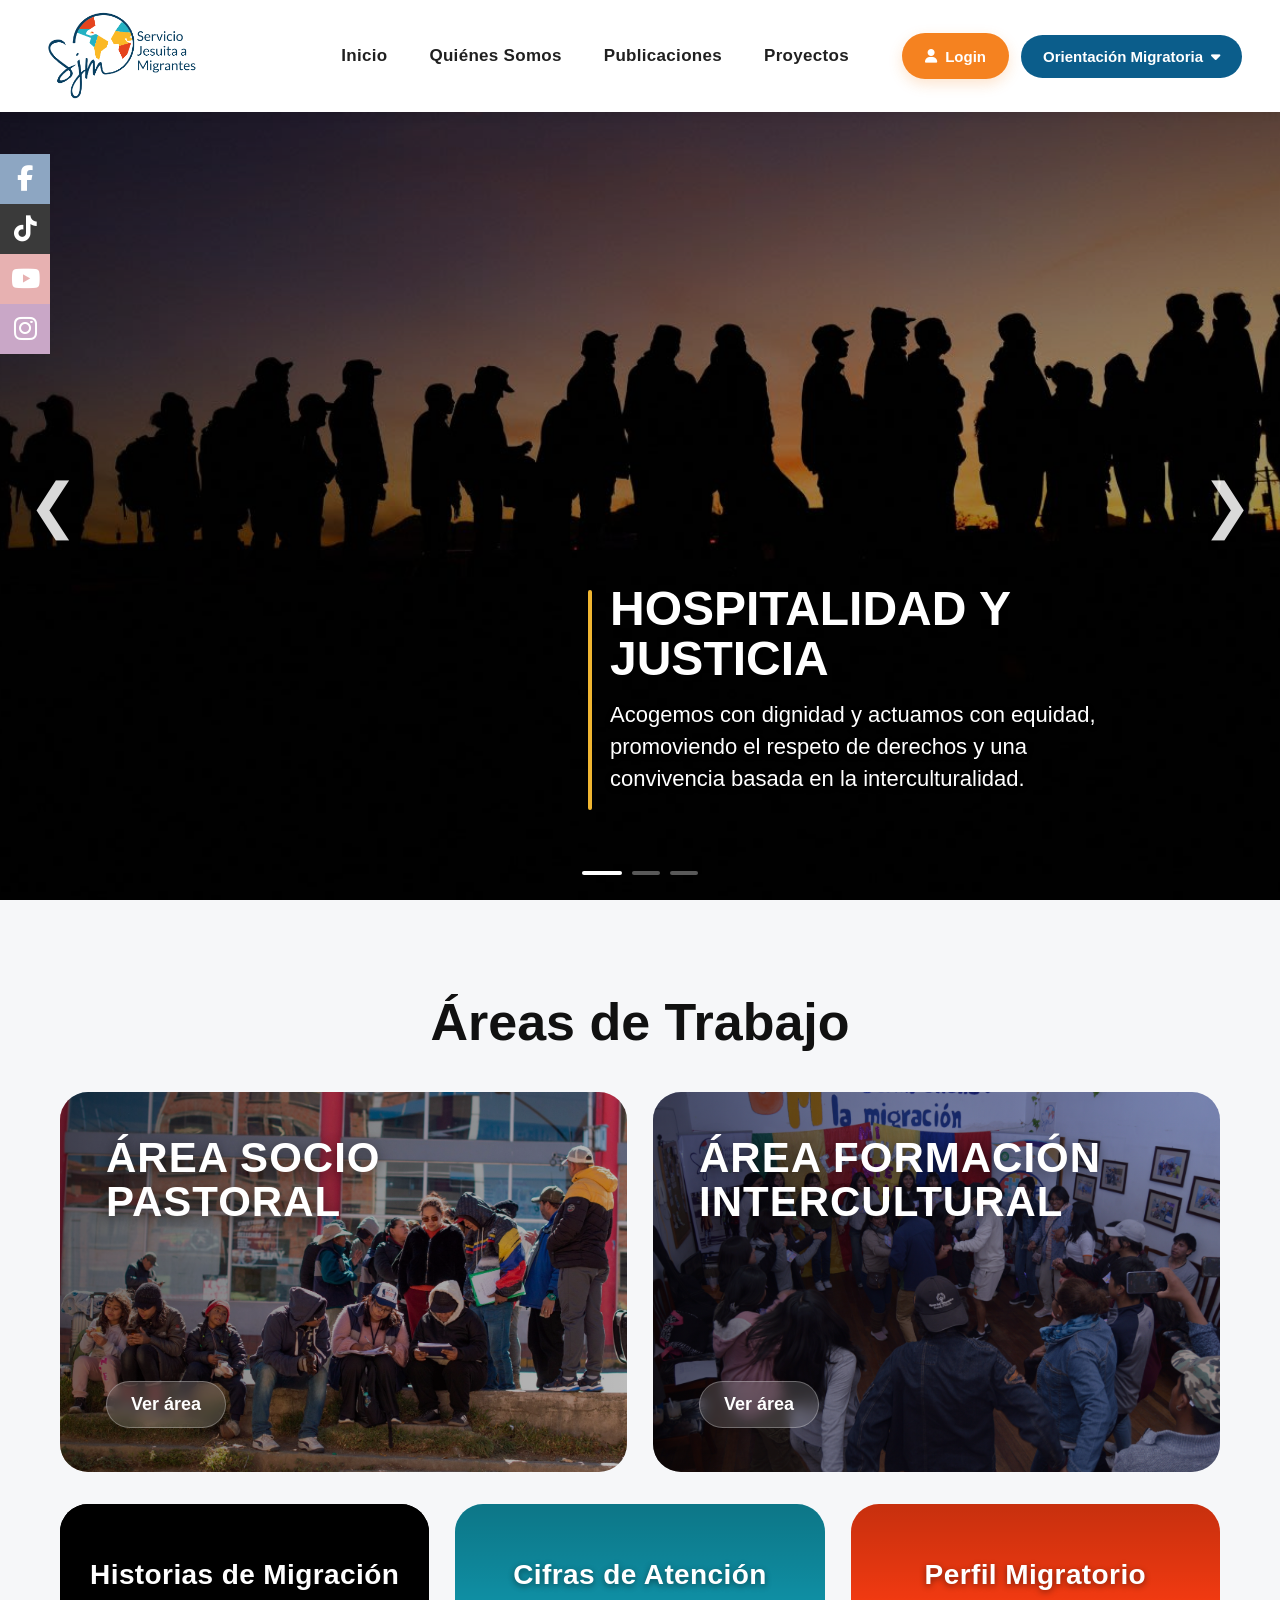
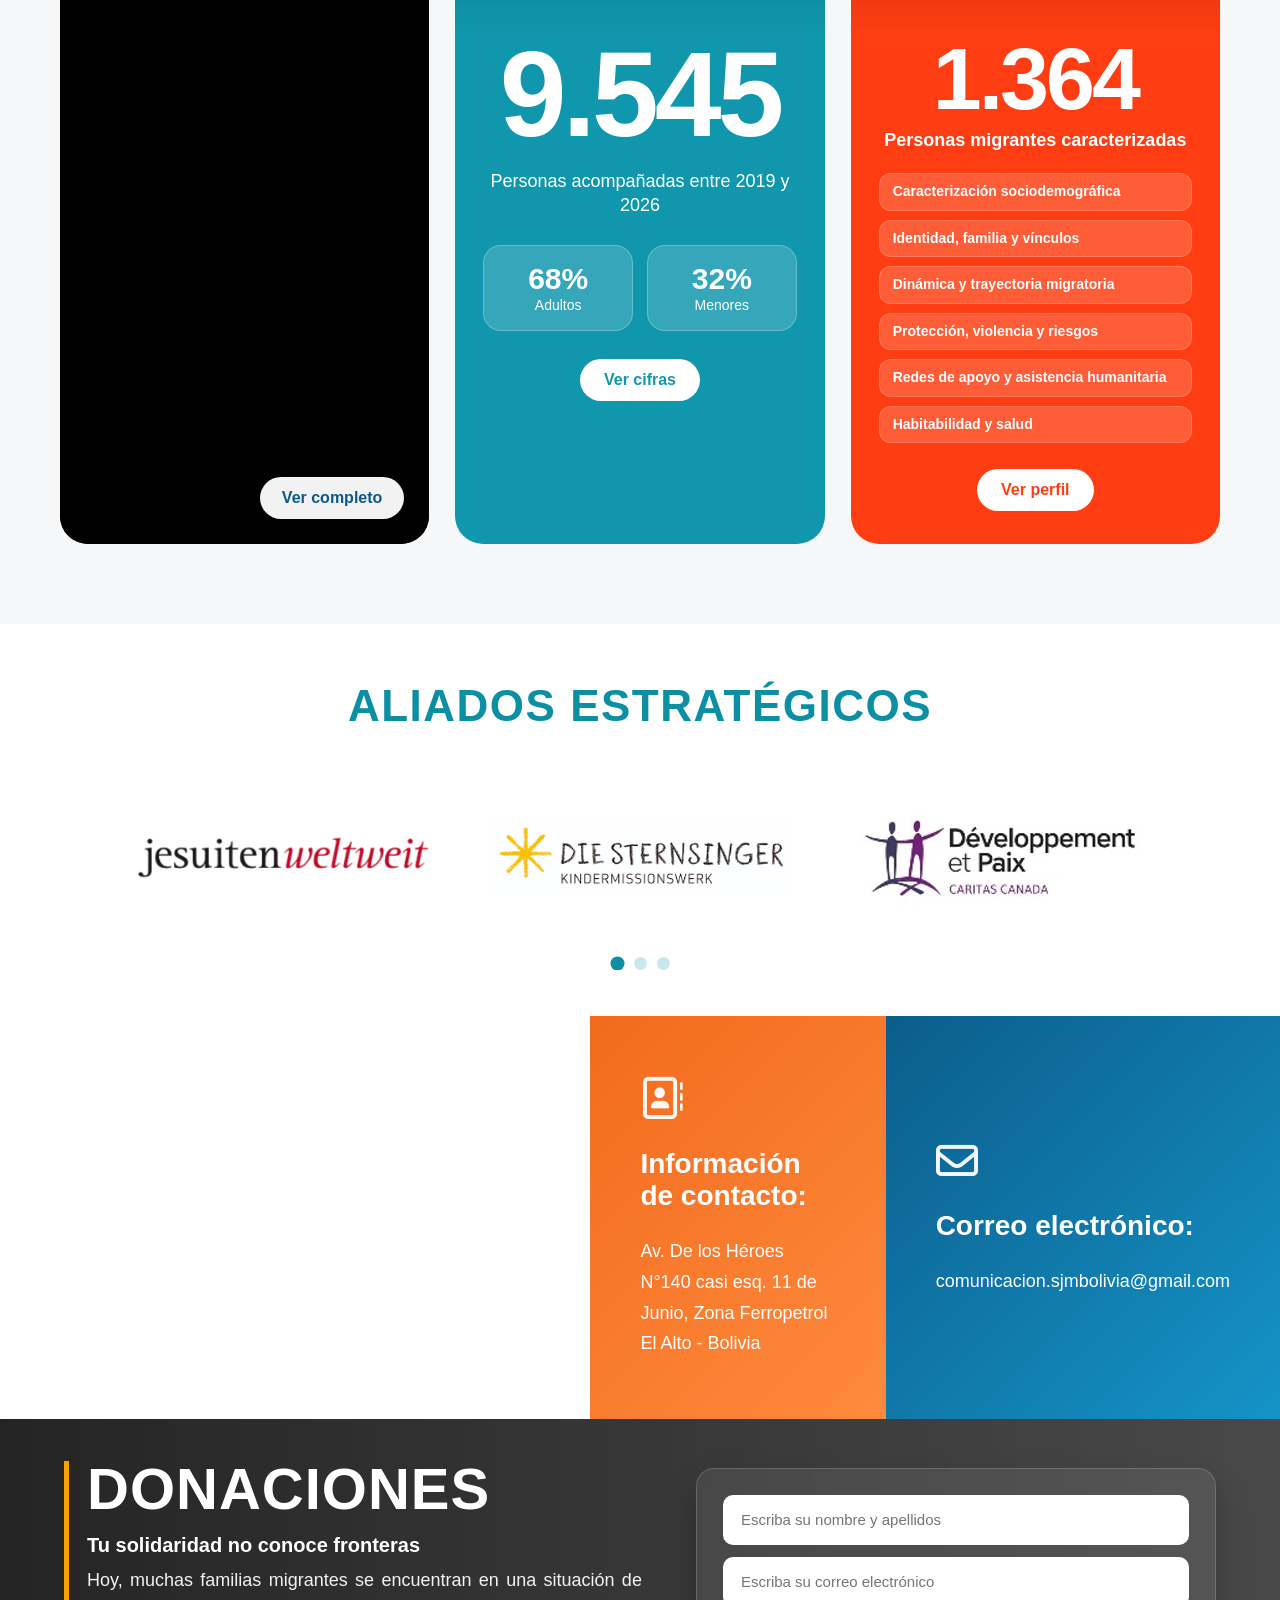
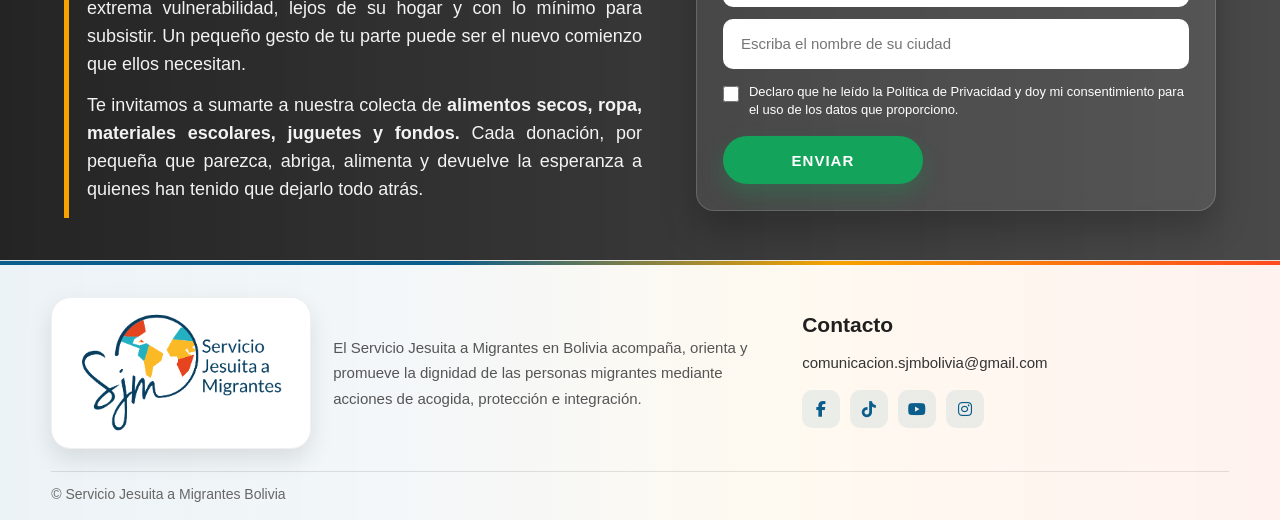
==== commit 28b38fd3: "Actualización de publicaciones, historias y guía" ====
--- a/index.html
+++ b/index.html
@@ -55,25 +55,52 @@
         </nav>
 
         <div class="nav-pills">
-            <div class="pill-dropdown has-dropdown">
-                <button class="pill-btn pill-blue dropdown-toggle" type="button">
-                    Orientación Migratoria <i class="fa-solid fa-caret-down"></i>
-                </button>
-
-                <div class="pill-dropdown-menu">
-                    <a href="preguntas-frecuentes.html">Preguntas frecuentes</a>
-                    <a href="guias.html">Guías</a>
-                </div>
-            </div>
-        </div>
-
-        <div class="nav-actions">
-            <button class="menu-toggle" aria-label="Abrir menú">
-                <span></span>
-                <span></span>
-                <span></span>
-            </button>
-        </div>
+
+    <!-- LOGIN A LA IZQUIERDA -->
+    <a href="https://resemifo.sjmbolivia.org/login"
+       class="navbar-login-btn">
+        <i class="fa-solid fa-user"></i>
+        <span>Login</span>
+    </a>
+
+    <!-- ORIENTACIÓN MIGRATORIA A LA DERECHA -->
+    <div class="pill-dropdown has-dropdown">
+
+        <button class="pill-btn pill-blue dropdown-toggle" type="button">
+            Orientación Migratoria
+            <i class="fa-solid fa-caret-down"></i>
+        </button>
+
+        <div class="pill-dropdown-menu">
+
+            <a href="preguntas-frecuentes.html">
+                Preguntas frecuentes
+            </a>
+
+            <a href="guias.html">
+                Guías
+            </a>
+
+        </div>
+
+    </div>
+
+</div>
+
+
+<div class="nav-actions">
+
+    <button class="menu-toggle"
+            type="button"
+            aria-label="Abrir menú">
+
+        <span></span>
+        <span></span>
+        <span></span>
+
+    </button>
+
+</div>
     </header>
 
     <!-- MENÚ MÓVIL -->
--- a/styles.css
+++ b/styles.css
@@ -4330,4 +4330,397 @@
     hyphens: auto !important;
     overflow-wrap: break-word !important;
     word-break: normal !important;
+}
+
+/* =====================================================
+   NAVBAR CON LOGIN
+===================================================== */
+
+.navbar {
+    display: grid;
+    grid-template-columns: 250px minmax(420px, 1fr) auto;
+    align-items: center;
+
+    width: 100%;
+    height: var(--nav-height);
+
+    padding: 0 38px;
+    column-gap: 18px;
+
+    background: #ffffff;
+    box-shadow: 0 2px 10px rgba(0, 0, 0, 0.08);
+
+    position: fixed;
+    top: 0;
+    left: 0;
+    z-index: 1000;
+
+    box-sizing: border-box;
+}
+
+
+/* El menú central permanece centrado */
+
+.nav-menu {
+    display: flex;
+    align-items: center;
+    justify-content: center;
+
+    gap: 42px;
+
+    width: max-content;
+    max-width: 100%;
+
+    margin: 0 auto;
+
+    transform: none;
+}
+
+
+/* =====================================================
+   ZONA LOGIN + ORIENTACIÓN MIGRATORIA
+===================================================== */
+
+.nav-pills {
+    display: flex;
+    align-items: center;
+    justify-content: flex-end;
+
+    gap: 12px;
+
+    margin: 0;
+
+    flex-shrink: 0;
+}
+
+
+/* La hamburguesa no debe ocupar espacio en escritorio */
+
+.nav-actions {
+    display: none;
+}
+
+
+/* =====================================================
+   BOTÓN LOGIN
+===================================================== */
+
+.navbar-login-btn {
+    display: inline-flex;
+    align-items: center;
+    justify-content: center;
+
+    gap: 8px;
+
+    min-height: 46px;
+    padding: 0 23px;
+
+    background: #f58220;
+    color: #ffffff;
+
+    border: none;
+    border-radius: 30px;
+
+    text-decoration: none;
+
+    font-size: 15px;
+    font-weight: 700;
+
+    white-space: nowrap;
+    flex-shrink: 0;
+
+    box-shadow: 0 5px 14px rgba(245, 130, 32, 0.22);
+
+    transition:
+        background 0.25s ease,
+        transform 0.25s ease,
+        box-shadow 0.25s ease;
+}
+
+
+.navbar-login-btn i {
+    font-size: 14px;
+}
+
+
+.navbar-login-btn:hover {
+    background: #dc6d10;
+    color: #ffffff;
+
+    transform: translateY(-2px);
+
+    box-shadow: 0 8px 18px rgba(245, 130, 32, 0.32);
+}
+
+
+/* Botón azul ligeramente más compacto */
+
+.nav-pills .pill-btn {
+    padding-left: 22px;
+    padding-right: 22px;
+}
+
+
+/* =====================================================
+   TABLET
+===================================================== */
+
+@media (max-width: 1200px) {
+
+    .navbar {
+        grid-template-columns: 210px minmax(350px, 1fr) auto;
+
+        padding: 0 24px;
+        column-gap: 12px;
+    }
+
+
+    .nav-menu {
+        gap: 25px;
+    }
+
+
+    .nav-main-link {
+        font-size: 15px;
+    }
+
+
+    .navbar-login-btn {
+        min-height: 42px;
+
+        padding: 0 17px;
+
+        font-size: 14px;
+    }
+
+
+    .nav-pills {
+        gap: 8px;
+    }
+
+
+    .nav-pills .pill-btn {
+        padding-left: 17px;
+        padding-right: 17px;
+
+        font-size: 14px;
+    }
+
+}
+
+
+/* =====================================================
+   TELÉFONO
+===================================================== */
+
+@media (max-width: 768px) {
+
+    .navbar {
+        display: flex !important;
+        align-items: center !important;
+        justify-content: flex-start !important;
+
+        width: 100% !important;
+
+        padding: 0 14px !important;
+
+        gap: 7px !important;
+
+        box-sizing: border-box !important;
+    }
+
+
+    /* Logo a la izquierda */
+
+    .logo {
+        margin-right: auto;
+
+        flex-shrink: 0;
+    }
+
+
+    /* Ocultar navegación de escritorio */
+
+    .nav-menu {
+        display: none !important;
+    }
+
+
+    /* Zona derecha */
+
+    .nav-pills {
+        display: flex !important;
+        align-items: center !important;
+        justify-content: flex-end !important;
+
+        margin: 0 !important;
+
+        gap: 0 !important;
+
+        flex-shrink: 0;
+    }
+
+
+    /* Ocultar Orientación Migratoria en móvil */
+
+    .nav-pills .pill-dropdown {
+        display: none !important;
+    }
+
+
+    /* Login visible */
+
+    .navbar-login-btn {
+        display: inline-flex !important;
+        align-items: center;
+        justify-content: center;
+
+        min-height: 38px;
+
+        padding: 0 15px;
+
+        border-radius: 22px;
+
+        font-size: 13px;
+
+        gap: 6px;
+
+        box-shadow: none;
+
+        flex-shrink: 0;
+    }
+
+
+    .navbar-login-btn i {
+        font-size: 12px;
+    }
+
+
+    /* Hamburguesa al lado del login */
+
+    .nav-actions {
+        display: flex !important;
+        align-items: center !important;
+        justify-content: center !important;
+
+        margin: 0 !important;
+        padding: 0 !important;
+
+        flex-shrink: 0;
+    }
+
+
+    .menu-toggle {
+        display: flex !important;
+
+        width: 40px;
+        height: 40px;
+
+        padding: 0 !important;
+        margin: 0 !important;
+
+        align-items: center;
+        justify-content: center;
+
+        flex-direction: column;
+
+        gap: 5px;
+
+        flex-shrink: 0;
+    }
+
+
+    .menu-toggle span {
+        display: block;
+
+        width: 24px;
+        height: 2px;
+
+        margin: 0;
+
+        background: #333333;
+
+        border-radius: 2px;
+    }
+
+}
+
+
+/* =====================================================
+   TELÉFONOS PEQUEÑOS
+===================================================== */
+
+@media (max-width: 480px) {
+
+    .navbar {
+        padding: 0 10px !important;
+
+        gap: 3px !important;
+    }
+
+
+    .navbar-login-btn {
+        min-height: 35px;
+
+        padding: 0 12px;
+
+        font-size: 12px;
+
+        gap: 5px;
+    }
+
+
+    .navbar-login-btn i {
+        font-size: 11px;
+    }
+
+
+    .menu-toggle {
+        width: 37px;
+        height: 37px;
+    }
+
+
+    .menu-toggle span {
+        width: 22px;
+    }
+
+}
+
+
+/* =====================================================
+   TELÉFONOS MUY ESTRECHOS
+===================================================== */
+
+@media (max-width: 370px) {
+
+    .navbar {
+        padding: 0 8px !important;
+    }
+
+
+    .navbar-login-btn {
+        min-height: 34px;
+
+        padding: 0 10px;
+
+        font-size: 11px;
+    }
+
+
+    .navbar-login-btn i {
+        display: none;
+    }
+
+
+    .menu-toggle {
+        width: 34px;
+        height: 34px;
+    }
+
+
+    .menu-toggle span {
+        width: 20px;
+    }
+
 }
